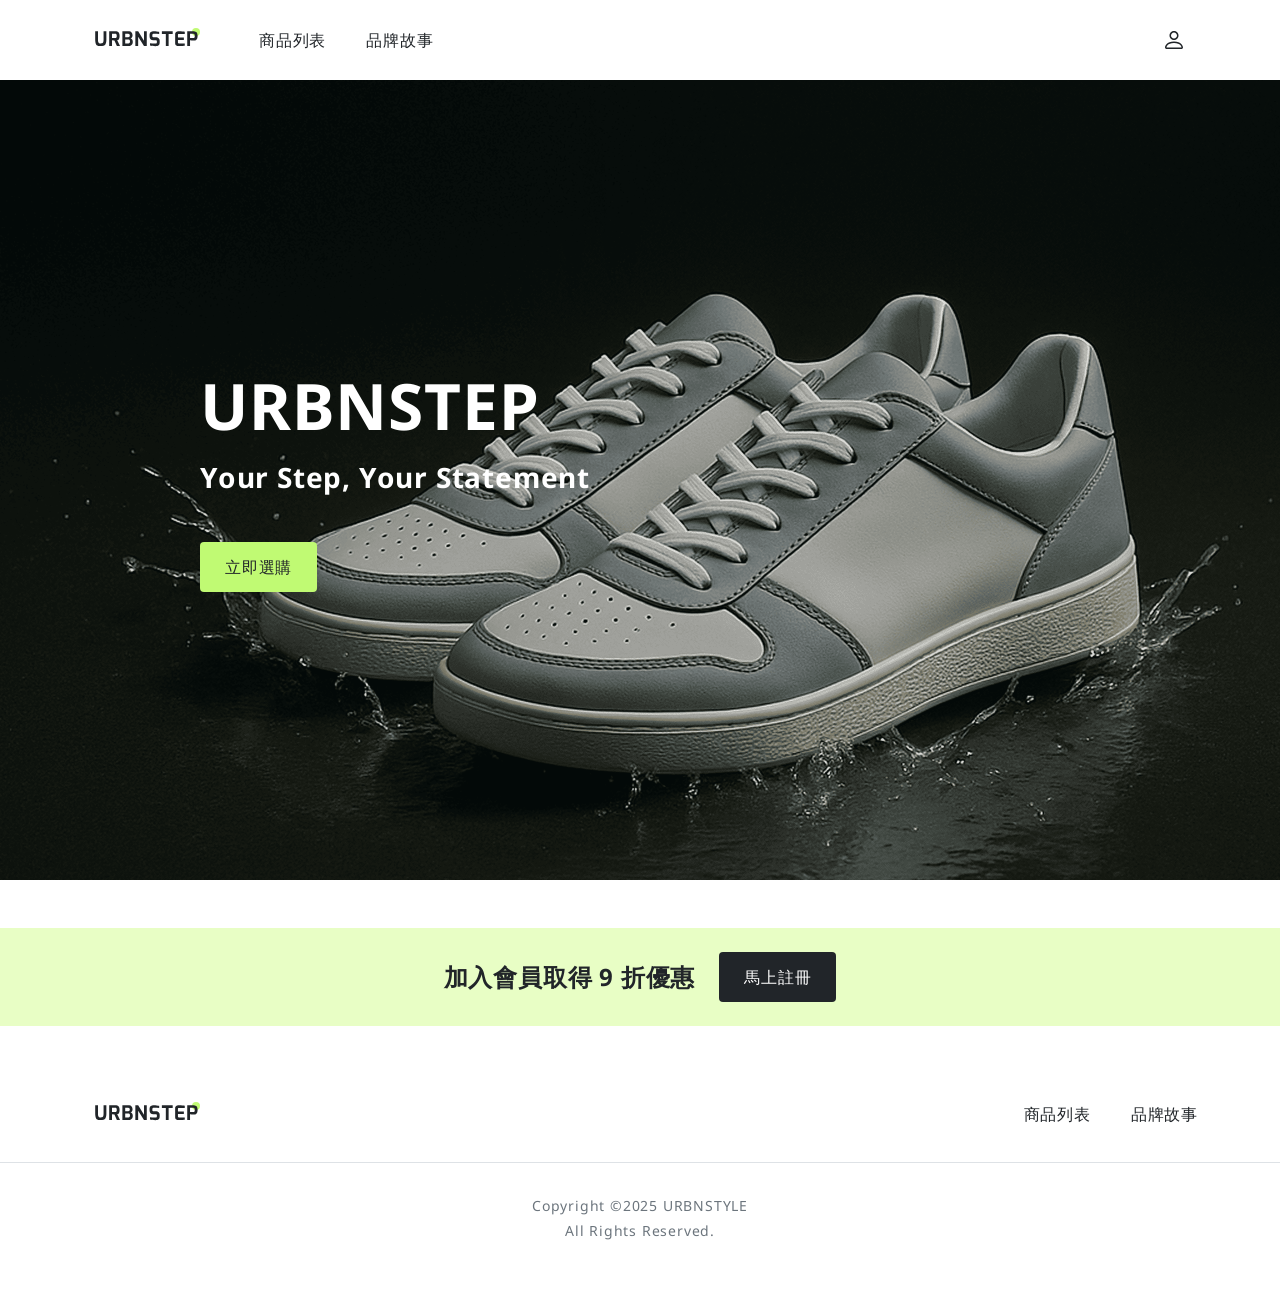
==== index.html @ 1e804b9e "feat:新增 foooter" ====
<!doctype html>
<html lang="en">
  <head>
    <meta charset="UTF-8" />
    <meta name="viewport" content="width=device-width, initial-scale=1.0" />
    <title>Nelson的部落格</title>
    <link rel="preconnect" href="https://fonts.googleapis.com" />
    <link rel="preconnect" href="https://fonts.gstatic.com" crossorigin />
    <!-- GoogleFont -->
    <link
      href="https://fonts.googleapis.com/css2?family=Noto+Sans:ital,wght@0,100..900;1,100..900&display=swap"
      rel="stylesheet"
    />
    <link
      rel="stylesheet"
      href="https://fonts.googleapis.com/css2?family=Material+Symbols+Outlined"
    />
    <!-- BS5 CDN -->
    <link
      rel="stylesheet"
      href="https://cdn.jsdelivr.net/npm/bootstrap-icons@1.13.1/font/bootstrap-icons.min.css"
    />
    <link
      href="https://cdn.jsdelivr.net/npm/bootstrap@5.3.8/dist/css/bootstrap.min.css"
      rel="stylesheet"
      integrity="sha384-sRIl4kxILFvY47J16cr9ZwB07vP4J8+LH7qKQnuqkuIAvNWLzeN8tE5YBujZqJLB"
      crossorigin="anonymous"
    />
    <link rel="stylesheet" href="./css/main.css" />
  </head>
  <body>
    <header>
      <!-- 選單、會員按鈕 -->
      <nav class="container d-flex justify-content-between py-3">
        <!-- 選單 -->
        <ul class="main-nav list-unstyled d-flex align-items-center">
          <li class="me-5">
            <a href="index.html">
              <h1>
                <img
                  src="./img/svg/logo/logo.svg"
                  alt="品牌標誌"
                  title="品牌標誌"
                />
              </h1>
            </a>
          </li>
          <li class="me-6">
            <a class="py-7 fw-medium" href="#">商品列表</a>
          </li>
          <li class="me-6">
            <a class="py-7 fw-medium" href="＃">品牌故事</a>
          </li>
        </ul>
        <!-- 會員按鈕 -->
        <a class="p-7" href="#">
          <img
            src="./img/svg/icon/person.svg"
            alt="會員標誌"
            title="會員標誌"
          />
        </a>
      </nav>
      <!-- hero -->
      <section>
        <div class="py-hero bg-hero d-flex align-items-center ps-8">
          <!-- 標題、標語、CTA -->
          <div>
            <!-- 標題、標語 -->
            <div class="mb-5">
              <!-- 標題 -->
              <div class="mb-3">
                <h2 class="neutral-0 display-1 fw-bold lh-1p2">URBNSTEP</h2>
              </div>
              <!-- 標語 -->
              <p class="neutral-0 fs-3 fw-bold lh-1p2">
                Your Step, Your Statement
              </p>
            </div>
            <!-- CTA -->
            <a class="btn btn-large btn-primary" href="#">立即選購</a>
          </div>
        </div>
      </section>
    </header>
    <footer>
      <section class="pt-5">
        <div
          class="py-4 d-flex justify-content-center align-items-center bg-primary-200"
        >
          <div class="me-4">
            <h2 class="fs-4 fw-bold lh-1p2">加入會員取得 9 折優惠</h2>
          </div>
          <a class="btn btn-large btn-neutral-filled" href="＃">馬上註冊</a>
        </div>
      </section>
      <section class="py-9">
        <nav class="container mb-4">
          <!-- 主選單 -->
          <ul
            class="list-unstyled d-flex justify-content-between align-items-center"
          >
            <li>
              <a href="index.html">
                <img
                  src="./img/svg/logo/logo.svg"
                  alt="品牌標誌"
                  title="品牌標誌"
                />
              </a>
            </li>
            <li>
              <ul class="list-unstyled footer-nav d-flex">
                <li class="me-6 py-7">
                  <a class="text-neutral-900 fw-medium" href="#">商品列表</a>
                </li>
                <li class="me-6 py-7">
                  <a class="text-neutral-900 fw-medium" href="#">品牌故事</a>
                </li>
              </ul>
            </li>
          </ul>
        </nav>
        <!-- 所有權 -->
        <div class="pt-10 text-center border-top border-neutral-300">
          <div class="mb-1">
            <p class="text-neutral-600 fs-7 fw-normal">
              Copyright ©2025 URBNSTYLE
            </p>
          </div>
          <p class="text-neutral-600 fs-7 fw-normal">All Rights Reserved.</p>
        </div>
      </section>
    </footer>
  </body>
</html>
---- css/main.css ----
@import "utilities.css";
@import "reset.css";
@import "variables.css";
@import "components.css";
@import "page.css";
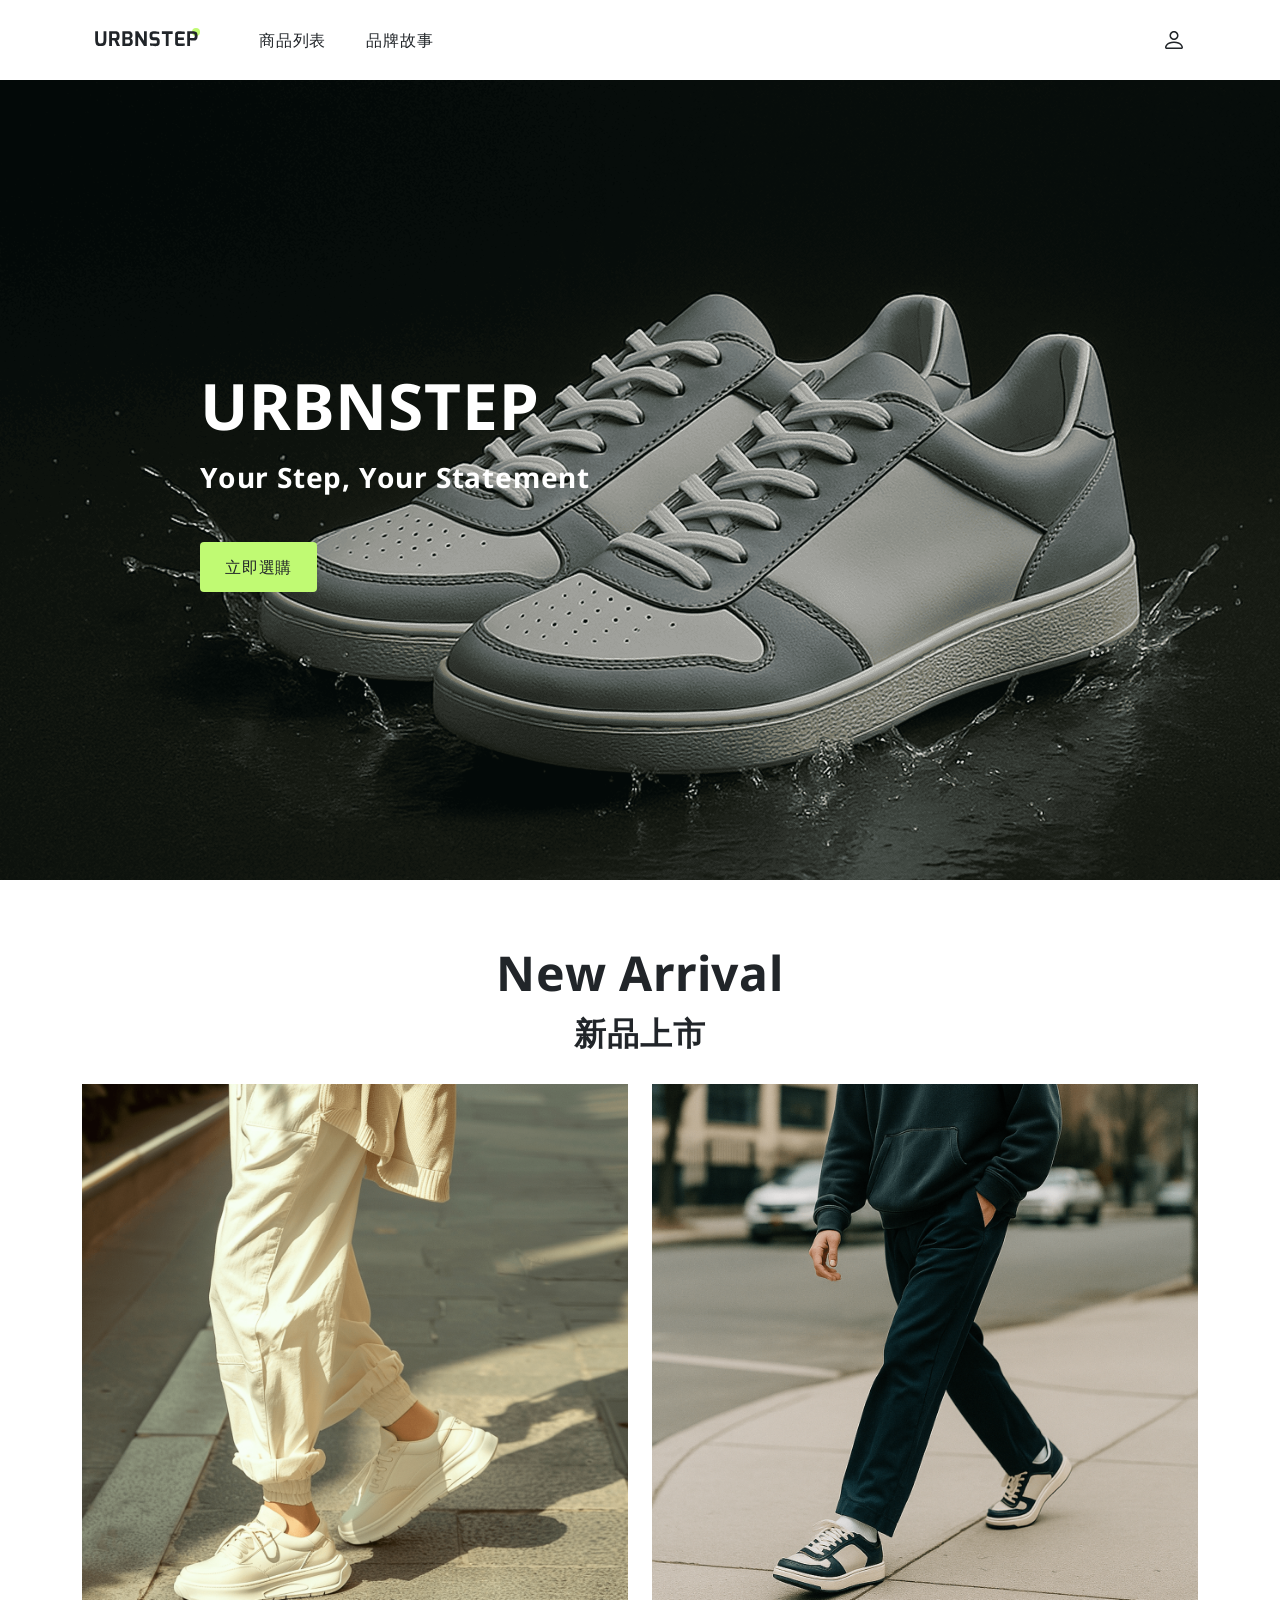
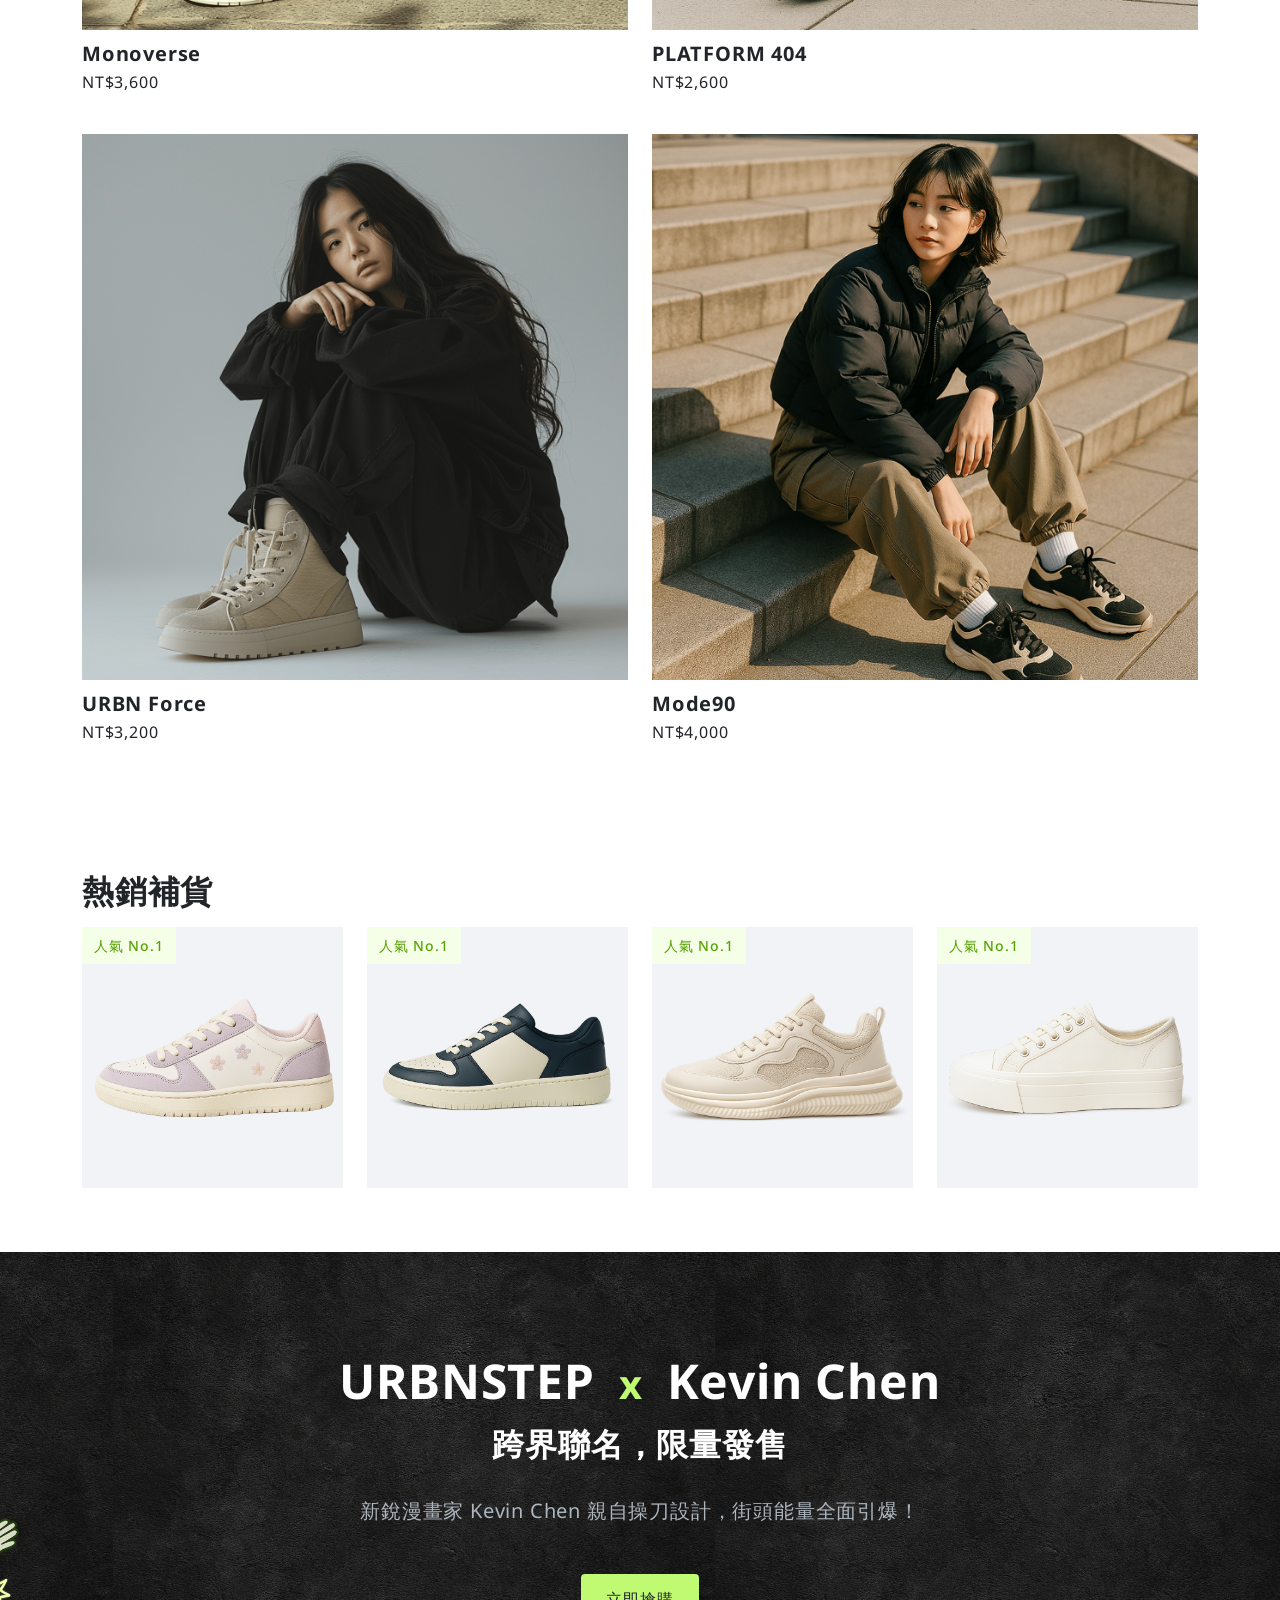
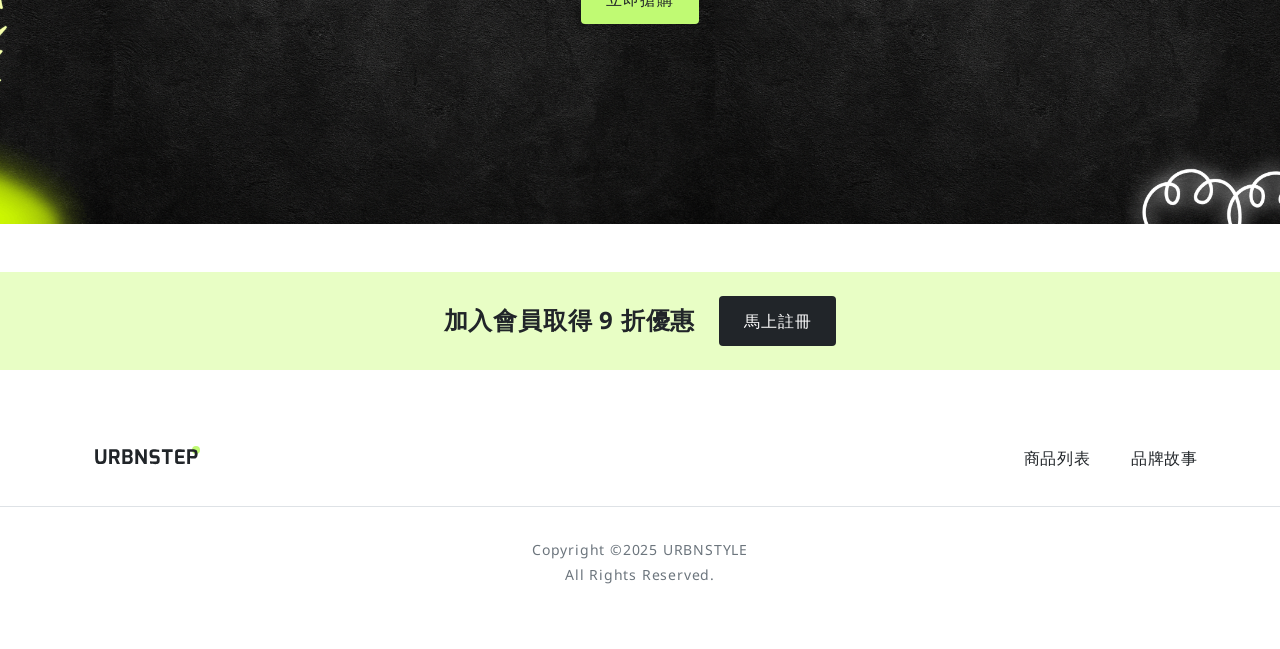
==== commit f1d23de3: "feat:新增 index.html 內容、footer、new arrivala、cobrand" ====
--- a/index.html
+++ b/index.html
@@ -29,6 +29,8 @@
     <link rel="stylesheet" href="./css/main.css" />
   </head>
   <body>
+    <!-- header -->
+    <!-- 選單、會員按鈕、hero -->
     <header>
       <!-- 選單、會員按鈕 -->
       <nav class="container d-flex justify-content-between py-3">
@@ -62,41 +64,215 @@
         </a>
       </nav>
       <!-- hero -->
-      <section>
-        <div class="py-hero bg-hero d-flex align-items-center ps-8">
+      <section class="py-hero bg-hero d-flex align-items-center ps-8">
+        <!-- 標題、標語、CTA -->
+        <div>
+          <!-- 標題、標語 -->
+          <div class="mb-5">
+            <!-- 標題 -->
+            <div class="mb-3">
+              <h2 class="neutral-0 display-1 fw-bold lh-1p2">URBNSTEP</h2>
+            </div>
+            <!-- 標語 -->
+            <p class="neutral-0 fs-3 fw-bold lh-1p2">
+              Your Step, Your Statement
+            </p>
+          </div>
+          <!-- CTA -->
+          <a class="btn btn-large btn-primary" href="#">立即選購</a>
+        </div>
+      </section>
+    </header>
+    <!-- main -->
+    <main>
+      <!-- 新品上市 -->
+      <section class="py-9">
+        <div class="container">
+          <!-- 標題 -->
+          <div class="mb-10 text-center">
+            <div class="mb-7">
+              <h2 class="display-2 text-neutral-900 fw-bold lh-1p2">
+                New Arrival
+              </h2>
+            </div>
+            <h2 class="fs-2 text-neutral-900 fw-bold lh-1p2">新品上市</h2>
+          </div>
+          <!-- 商品列表 -->
+          <ul class="row list-unstyled row-cols-2 new-arrival">
+            <li class="col mb-6">
+              <!-- 圖片 -->
+              <div class="mb-7">
+                <img
+                  src="./img/new-1.png"
+                  alt="新鞋子照片"
+                  title="新鞋子照片"
+                />
+              </div>
+              <!-- 商品名稱、價錢 -->
+              <div>
+                <div class="mb-1">
+                  <h3 class="fs-5 text-neutral-900 fw-bold lh-1p2">
+                    Monoverse
+                  </h3>
+                </div>
+
+                <p class="fw-normal text-neutral-900">NT$3,600</p>
+              </div>
+            </li>
+            <li class="col mb-6">
+              <!-- 圖片 -->
+              <div class="mb-7">
+                <img
+                  src="./img/new-2.png"
+                  alt="新鞋子照片"
+                  title="新鞋子照片"
+                />
+              </div>
+              <!-- 商品名稱、價錢 -->
+              <div>
+                <div class="mb-1">
+                  <h3 class="fs-5 text-neutral-900 fw-bold lh-1p2">
+                    PLATFORM 404
+                  </h3>
+                </div>
+                <p class="fw-normal text-neutral-900">NT$2,600</p>
+              </div>
+            </li>
+            </li>
+            <li class="col mb-6">
+              <!-- 圖片 -->
+              <div class="mb-7">
+                <img
+                  src="./img/new-3.png"
+                  alt="新鞋子照片"
+                  title="新鞋子照片"
+                />
+              </div>
+              <!-- 商品名稱、價錢 -->
+              <div>
+                <div class="mb-1">
+                  <h3 class="fs-5 text-neutral-900 fw-bold lh-1p2">
+                    URBN Force
+                  </h3>
+                </div>
+
+                <p class="fw-normal text-neutral-900">NT$3,200</p>
+              </div>
+            </li>
+            <li class="col mb-6">
+              <!-- 圖片 -->
+              <div class="mb-7">
+                <img
+                  src="./img/new-4.png"
+                  alt="新鞋子照片"
+                  title="新鞋子照片"
+                />
+              </div>
+              <!-- 商品名稱、價錢 -->
+              <div>
+                <div class="mb-1">
+                  <h3 class="fs-5 text-neutral-900 fw-bold lh-1p2">
+                    Mode90
+                  </h3>
+                </div>
+
+                <p class="fw-normal text-neutral-900">NT$4,000</p>
+              </div>
+            </li>
+          </ul>
+        </div>
+      </section>
+      <!-- 熱銷補貨 -->
+      <section class="py-9">
+        <div class="container">
+          <div>
+            <div class="mb-3">
+              <h2 class="fs-2 text-neutral-900 fw-bold lh-1p2">熱銷補貨
+            </h2>
+            </div>
+            <ul class="row list-unstyled row-cols-4">
+              <li class="col">
+                <div class="position-relative">
+                  <img src="./img/product-3.png" alt="鞋子圖片" title="鞋子圖片">
+                  <span class="bg-primary-100 py-2 px-7 text-primary-400 fs-7 fw-medium position-absolute top-0">
+                    人氣 No.1
+                  </span>
+                </div>
+              </li>
+              <li class="col">
+                <div class="position-relative">
+                  <img src="./img/product.png" alt="鞋子圖片" title="鞋子圖片">
+                  <span class="bg-primary-100 py-2 px-7 text-primary-400 fs-7 fw-medium position-absolute top-0">
+                    人氣 No.1
+                  </span>
+                </div>
+              </li>
+              <li class="col">
+                <div class="position-relative">
+                  <img src="./img/product-6.png" alt="鞋子圖片" title="鞋子圖片">
+                  <span class="bg-primary-100 py-2 px-7 text-primary-400 fs-7 fw-medium position-absolute top-0">
+                    人氣 No.1
+                  </span>
+                </div>
+              </li>
+              <li class="col">
+                <div class="position-relative">
+                  <img src="./img/product-4.png" alt="鞋子圖片" title="鞋子圖片">
+                  <span class="bg-primary-100 py-2 px-7 text-primary-400 fs-7 fw-medium position-absolute top-0">
+                    人氣 No.1
+                  </span>
+                </div>
+              </li>
+            </ul>
+          </div>
+        </div>
+      </section>
+      <!-- 跨界聯名 -->
+      <section class="pt-11 pb-8 bg-cross">
+        <div>
           <!-- 標題、標語、CTA -->
-          <div>
-            <!-- 標題、標語 -->
+          <div class="text-center ">
+            <!-- 標題 -->
+            <div class="mb-10">
+              <div class="mb-3">
+              <h2 class="neutral-0 display-2 fw-bold lh-1p2">URBNSTEP<span class="px-4 fs-1 text-primary-300  fw-bold lh-1p2">x</span>Kevin Chen
+              </h2>
+              </div>
+              <h3 class="neutral-0 fs-2 fw-bold -lh-1p2">跨界聯名，限量發售</h3>
+            </div>
+            <!-- 標語 -->
             <div class="mb-5">
-              <!-- 標題 -->
-              <div class="mb-3">
-                <h2 class="neutral-0 display-1 fw-bold lh-1p2">URBNSTEP</h2>
-              </div>
-              <!-- 標語 -->
-              <p class="neutral-0 fs-3 fw-bold lh-1p2">
-                Your Step, Your Statement
+              <p class="fs-5 text-neutral-500 fw-normal">
+                新銳漫畫家 Kevin Chen 親自操刀設計，街頭能量全面引爆！
               </p>
             </div>
             <!-- CTA -->
-            <a class="btn btn-large btn-primary" href="#">立即選購</a>
-          </div>
-        </div>
-      </section>
-    </header>
+            <a class="btn btn-large btn-primary" href="#">立即搶購</a>
+          </div>
+          <!-- 分頁符號 -->
+        </div>
+      </section>
+    </main>
+    <!-- footer -->
+    <!-- 優惠資訊、CTA、主選單、所有權 -->
     <footer>
+      <!-- 優惠資訊、CTA -->
       <section class="pt-5">
         <div
           class="py-4 d-flex justify-content-center align-items-center bg-primary-200"
         >
+          <!-- 優惠資訊 -->
           <div class="me-4">
             <h2 class="fs-4 fw-bold lh-1p2">加入會員取得 9 折優惠</h2>
           </div>
+          <!-- CTA -->
           <a class="btn btn-large btn-neutral-filled" href="＃">馬上註冊</a>
         </div>
       </section>
+      <!-- 主選單、所有權 -->
       <section class="py-9">
+        <!-- 主選單 -->
         <nav class="container mb-4">
-          <!-- 主選單 -->
           <ul
             class="list-unstyled d-flex justify-content-between align-items-center"
           >
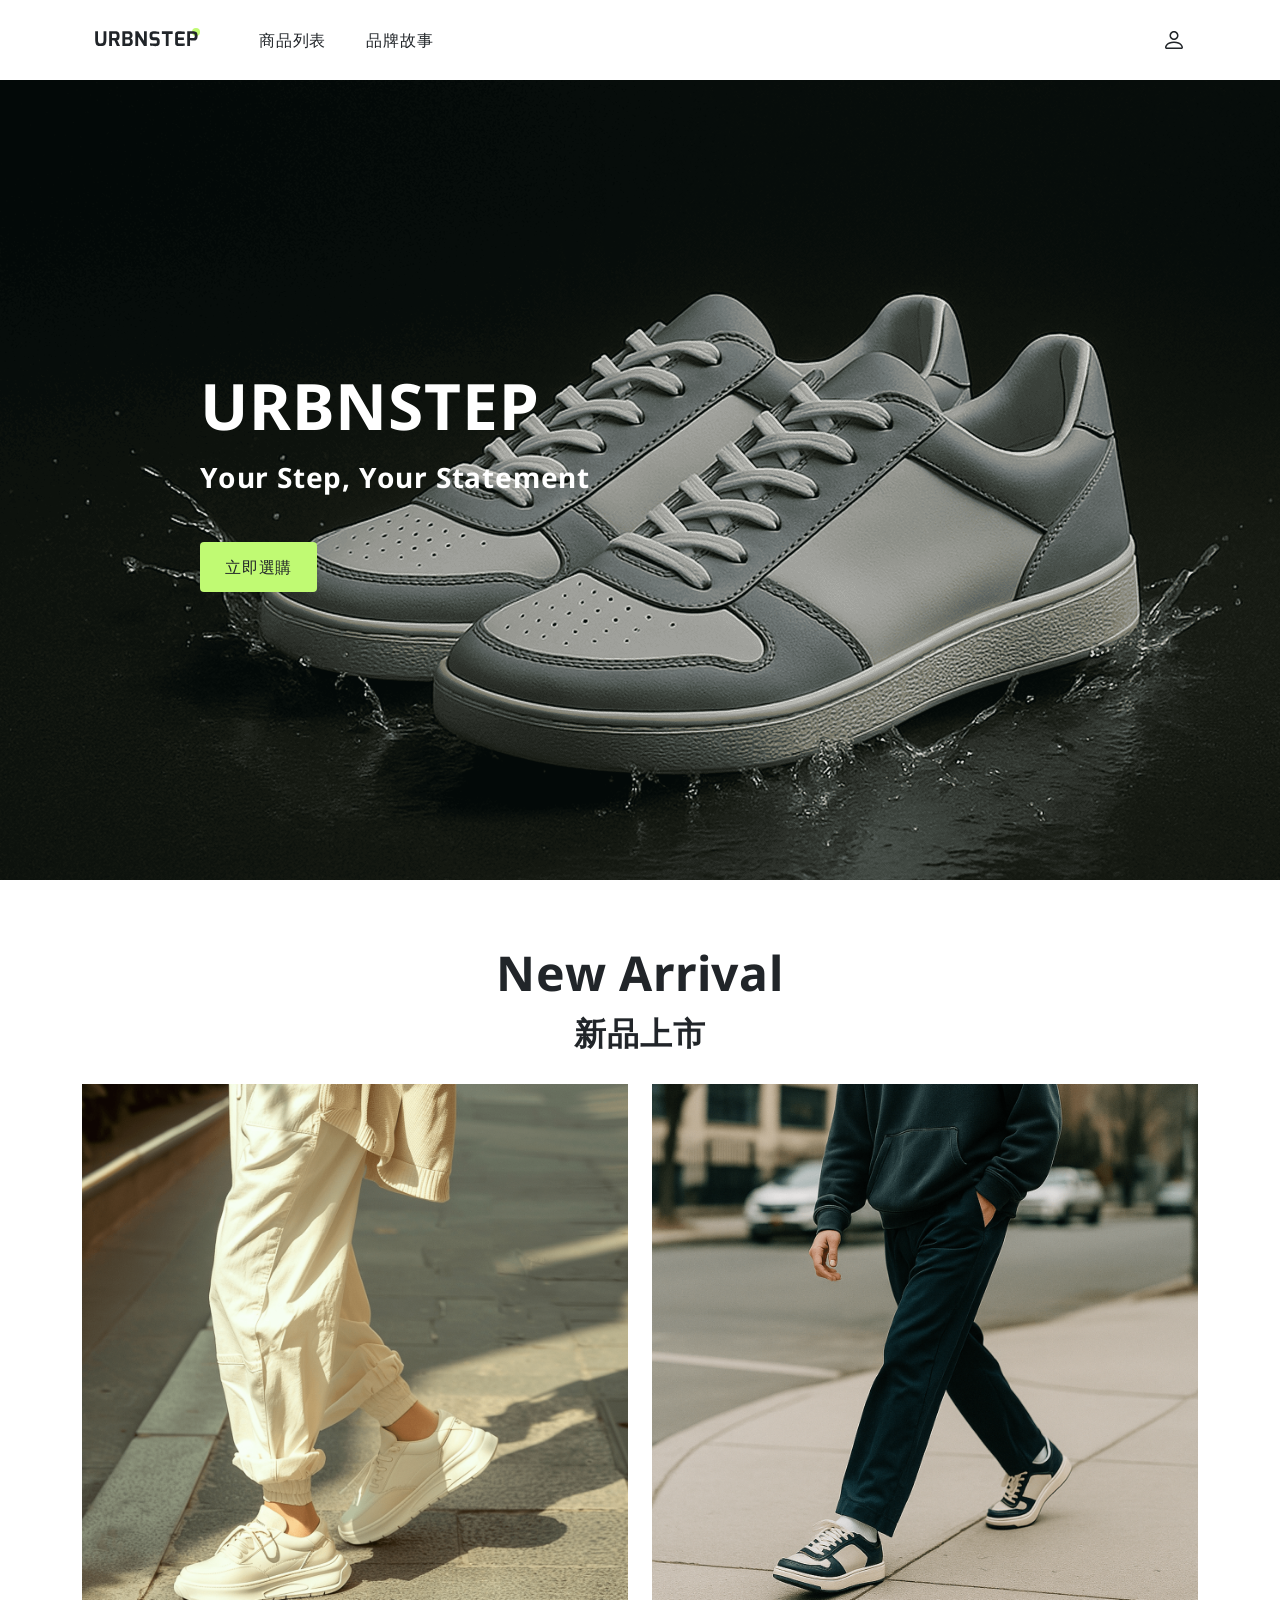
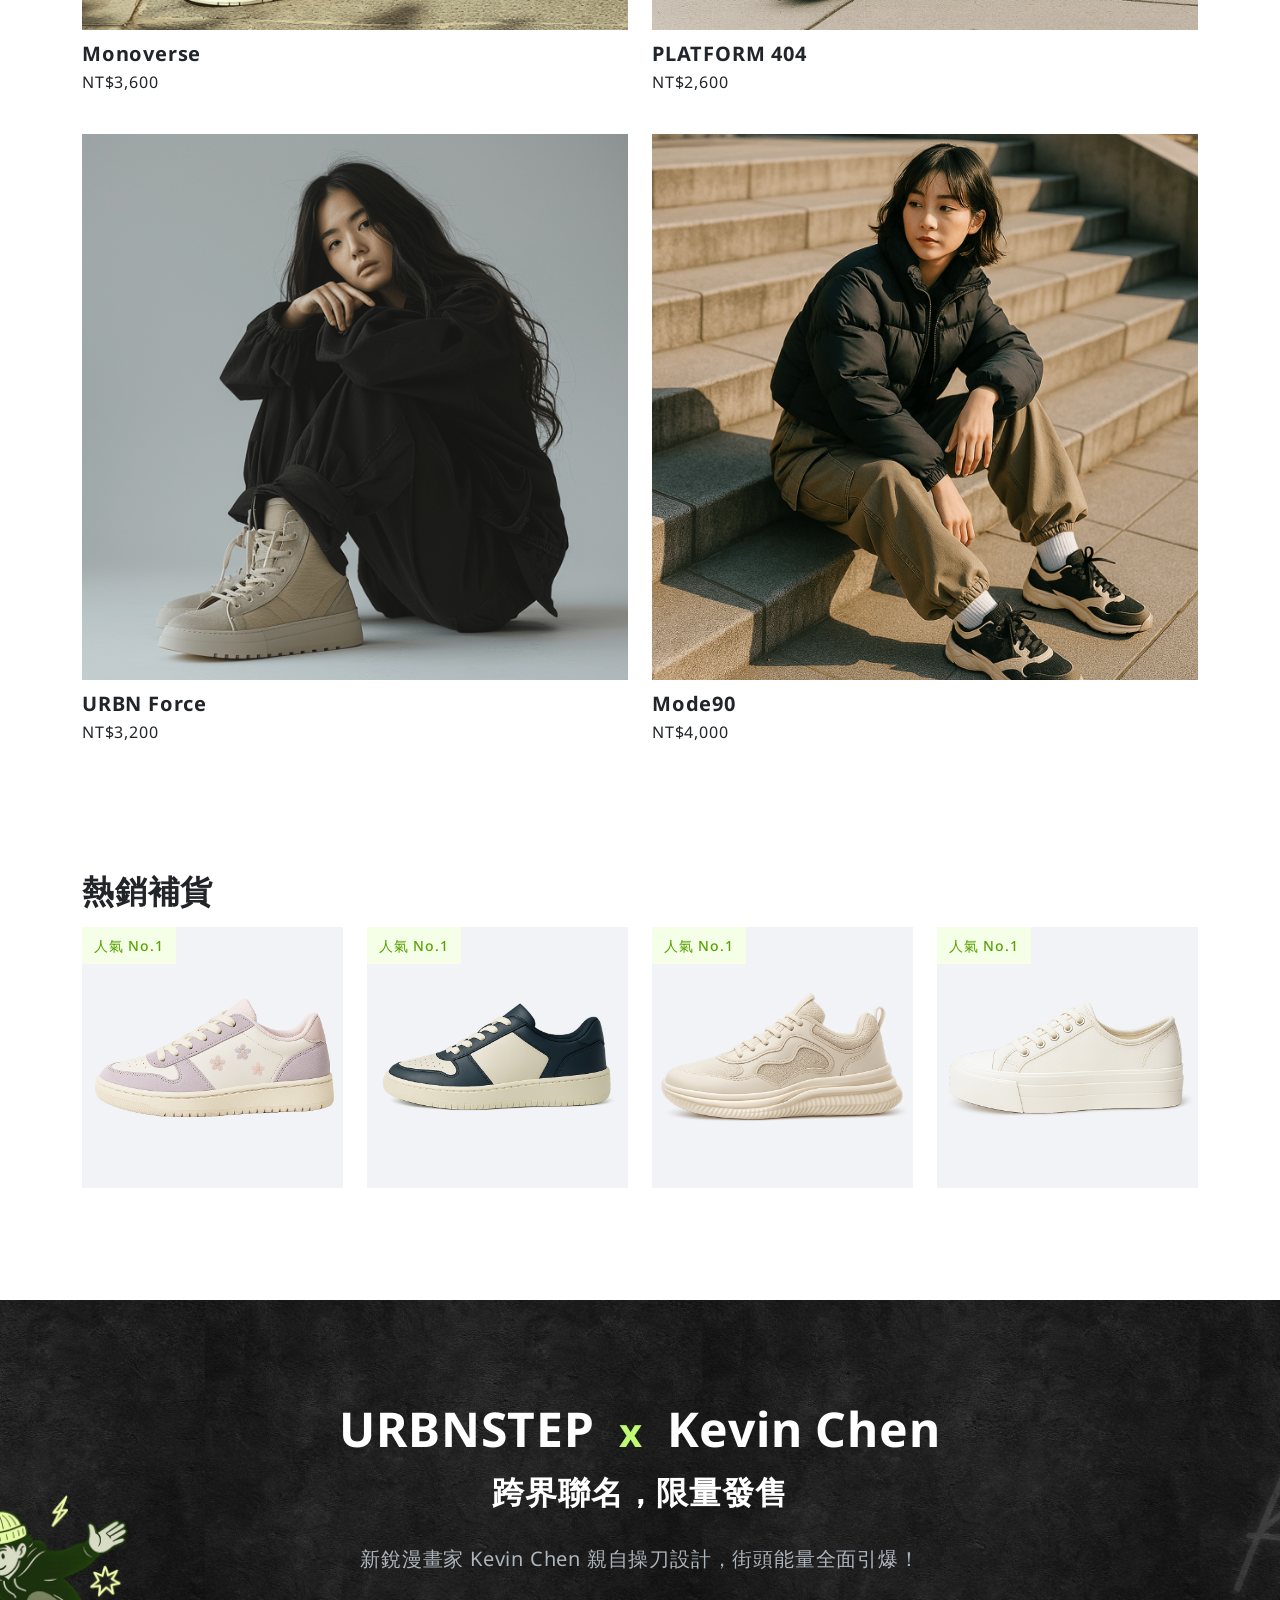
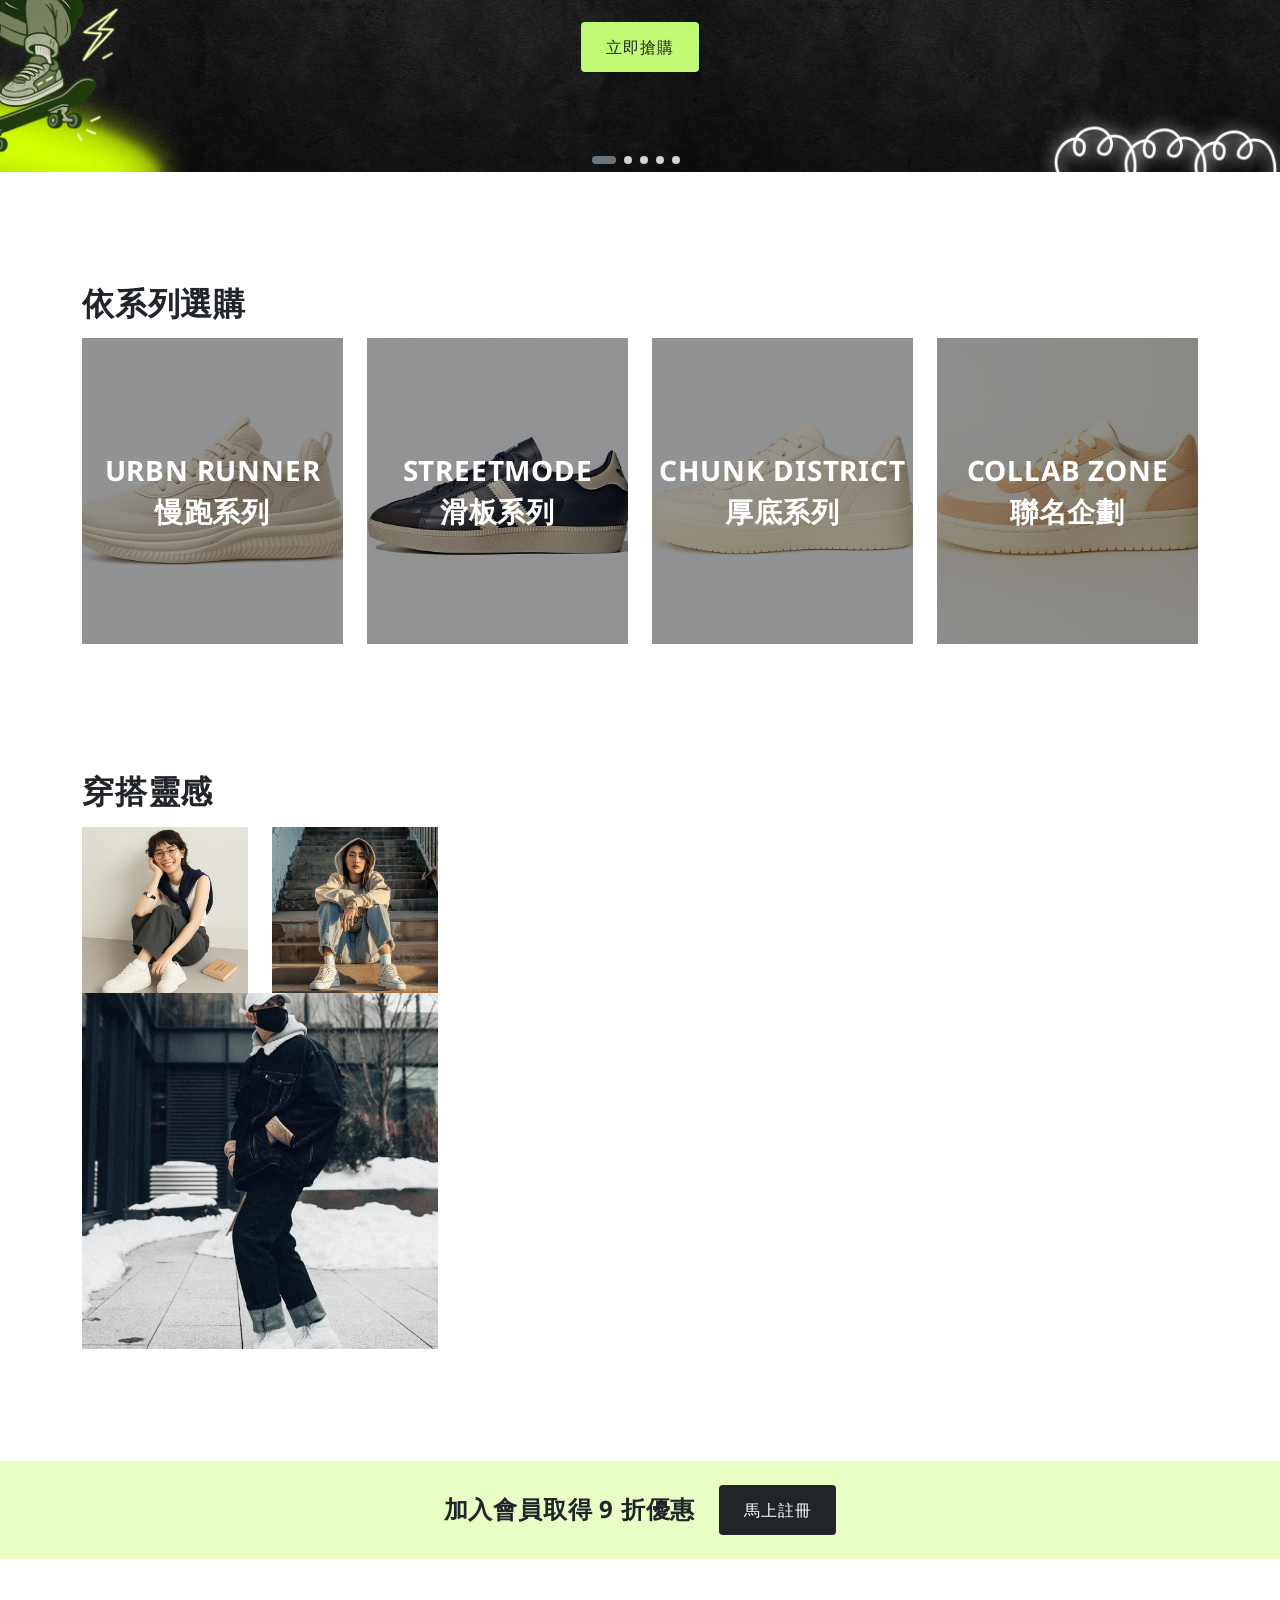
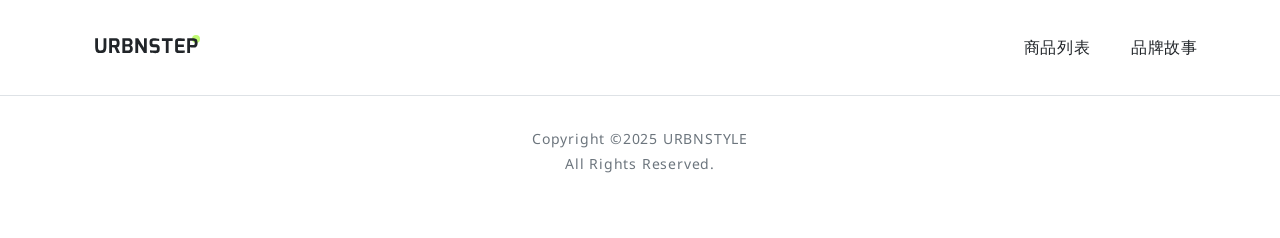
==== commit a9647760: "feat:新增 html.indx 內容、cobrand、series、inspire" ====
--- a/index.html
+++ b/index.html
@@ -228,10 +228,10 @@
         </div>
       </section>
       <!-- 跨界聯名 -->
-      <section class="pt-11 pb-8 bg-cross">
-        <div>
+      <section class="py-5">
+        <div class="pt-11 pb-2 bg-cross">
           <!-- 標題、標語、CTA -->
-          <div class="text-center ">
+          <div class="text-center mb-12">
             <!-- 標題 -->
             <div class="mb-10">
               <div class="mb-3">
@@ -250,6 +250,126 @@
             <a class="btn btn-large btn-primary" href="#">立即搶購</a>
           </div>
           <!-- 分頁符號 -->
+          <ul class="list-unstyled d-flex justify-content-center">
+            <li class="me-2">
+              <a class="py-1 px-7 bg-neutral-600 rounded-pill" href="#"></a>
+            </li>
+            <li class="me-2">
+              <a class="p-1  bg-neutral-400 rounded-pill" href="#"></a>
+            </li>
+            <li class="me-2">
+              <a class="p-1  bg-neutral-400 rounded-pill" href="#"></a>
+            </li>
+            <li class="me-2">
+              <a class="p-1  bg-neutral-400 rounded-pill" href="#"></a>
+            </li>
+            <li class="me-2">
+              <a class="p-1  bg-neutral-400 rounded-pill" href="#"></a>
+            </li>
+  
+          </ul>
+        </div>
+      </section>
+      <!-- 依系列選購 -->
+      <section class="py-9">
+        <div class="container">
+          <div>
+            <!-- 標題 -->
+            <div class="mb-3">
+              <h2 class="fs-2 text-neutral-900 fw-bold lh-1p2">依系列選購
+            </h2>
+            </div>
+            <!-- 商品列表 -->
+            <ul class="row list-unstyled row-cols-4">
+              <li class="col">
+                <a class="bg-shoes-series-6 py-13 neutral-0 position-relative d-flex 
+                justify-content-center align-items-center
+                flex-column"  href="#">
+                <div class="position-absolute text-center">
+                  <p class="fs-3 fw-bold lh-1p2 mb-2">
+                      URBN RUNNER
+                  </p>
+                  <p class="fs-3 fw-bold lh-1p2">
+                    慢跑系列
+                  </p>
+                </div>
+                </a>
+              </li>
+              <li class="col">
+                <a class="bg-shoes-series-11 py-13 neutral-0 position-relative d-flex 
+                justify-content-center align-items-center
+                flex-column"  href="#">
+                <div class="position-absolute text-center">
+                  <p class="fs-3 fw-bold lh-1p2 mb-2">
+                      STREETMODE
+                  </p>
+                  <p class="fs-3 fw-bold lh-1p2">
+                    滑板系列
+                  </p>
+                </div>
+                </a>
+              </li>
+              <li class="col">
+                <a class="bg-shoes-series-9 py-13 neutral-0 position-relative d-flex 
+                justify-content-center align-items-center
+                flex-column"  href="#">
+                <div class="position-absolute text-center">
+                  <p class="fs-3 fw-bold lh-1p2 mb-2">
+                      CHUNK DISTRICT
+                  </p>
+                  <p class="fs-3 fw-bold lh-1p2">
+                    厚底系列
+                  </p>
+                </div>
+                </a>
+              </li>
+              <li class="col">
+                <a class="bg-shoes-series-10 py-13 neutral-0 position-relative d-flex 
+                justify-content-center align-items-center
+                flex-column"  href="#">
+                <div class="position-absolute text-center">
+                  <p class="fs-3 fw-bold lh-1p2 mb-2">
+                      COLLAB ZONE
+                  </p>
+                  <p class="fs-3 fw-bold lh-1p2">
+                    聯名企劃
+                  </p>
+                </div>
+                </a>
+              </li>
+            </ul>
+          </div>
+        </div>
+      </section>
+      <!-- 穿搭靈感 -->
+      <section class="py-9">
+        <div class="container">
+            <!-- 標題 -->
+            <div class="mb-3">
+              <h2 class="fs-2 text-neutral-900 fw-bold lh-1p2">穿搭靈感
+            </h2>
+            </div>
+            <ul class="list-unstyled row row-cols-3 ">
+              <!-- 第一欄 -->
+              <li class="col">
+                <div class="d-flex flex-column">
+                  <ul class="list-unstyled row row-cols-2">
+                    <li class="col" href="#">
+                      <img src="./img/inspiration-1.png" alt="">
+                    </li>
+                    <li class="col" href="#">
+                      <img src="./img/inspiration-2.png" alt="">
+                    </li>
+                  </ul>
+                  <a href="#">
+                    <img src="./img/inspiration-3.png" alt="">
+                  </a>
+                </div>
+              </li>
+              <!-- 第二欄 -->
+              
+              <!-- 第三欄 -->
+            </ul>
         </div>
       </section>
     </main>
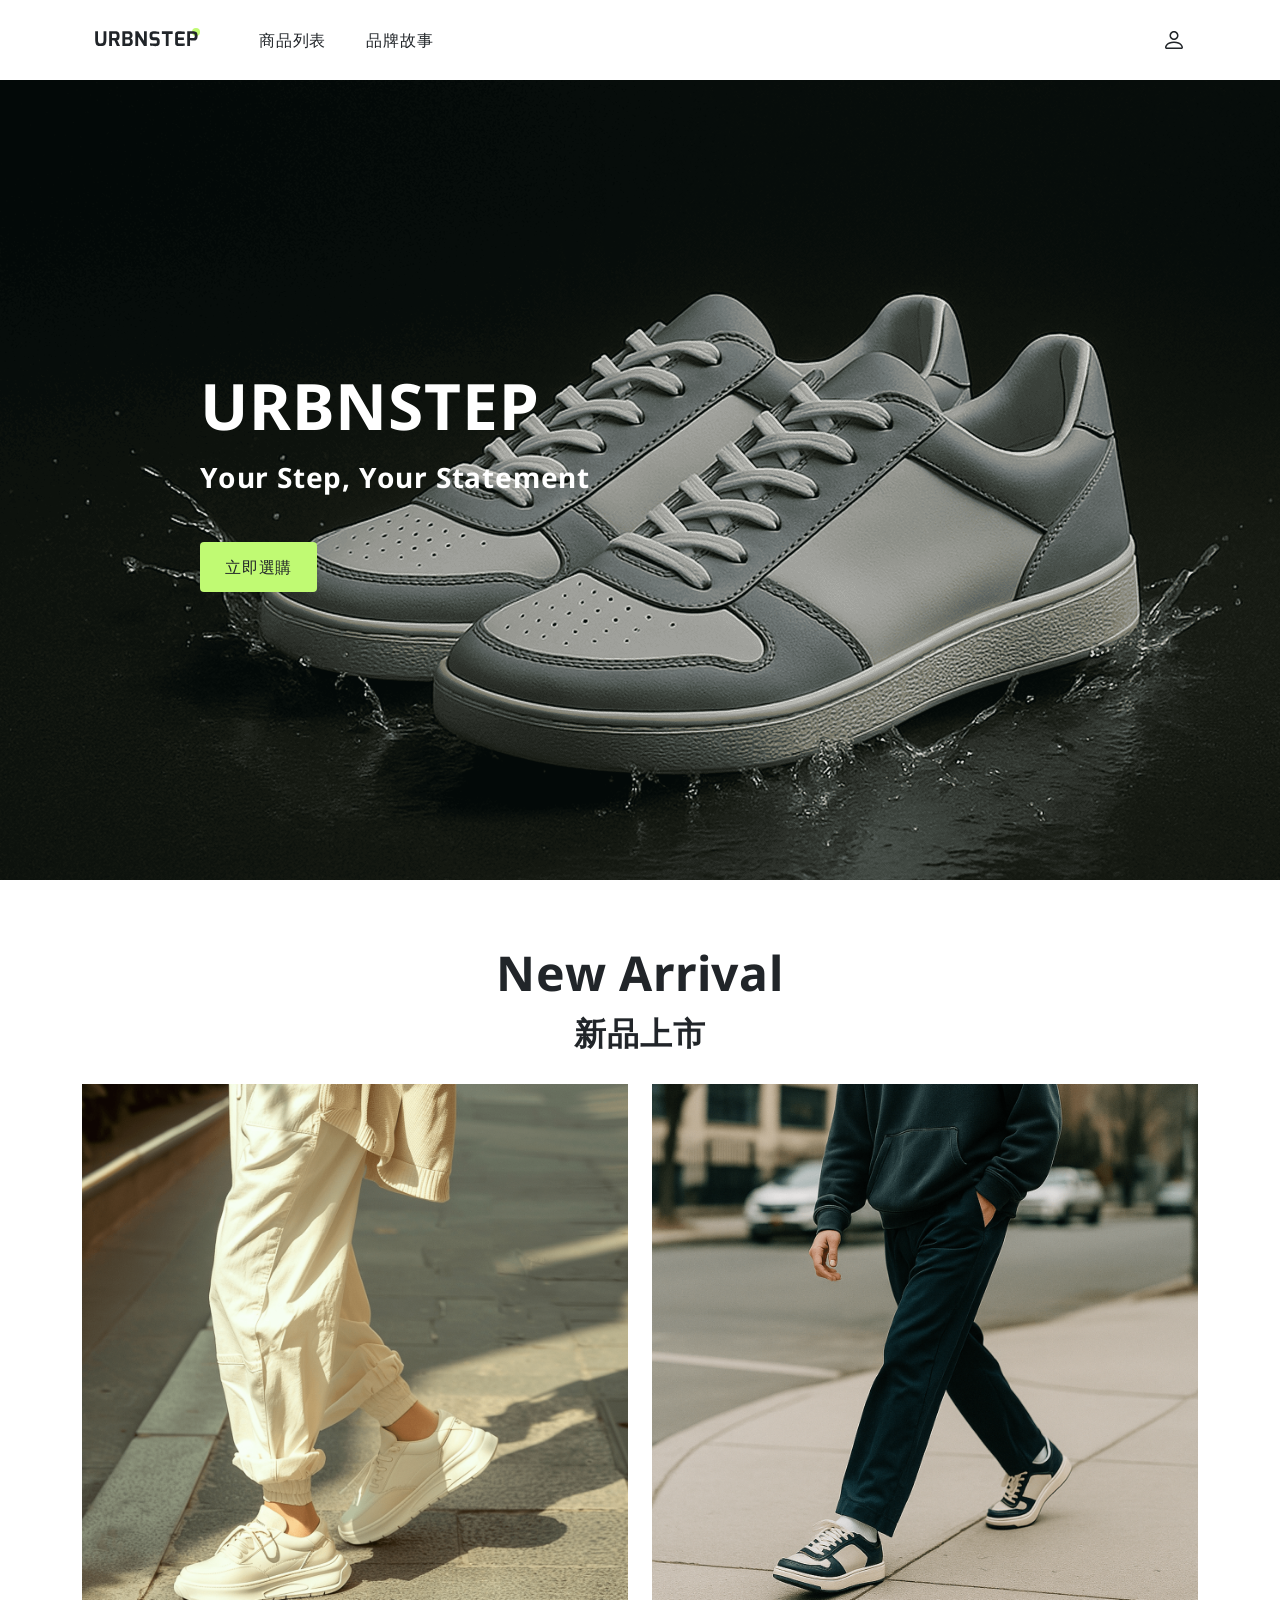
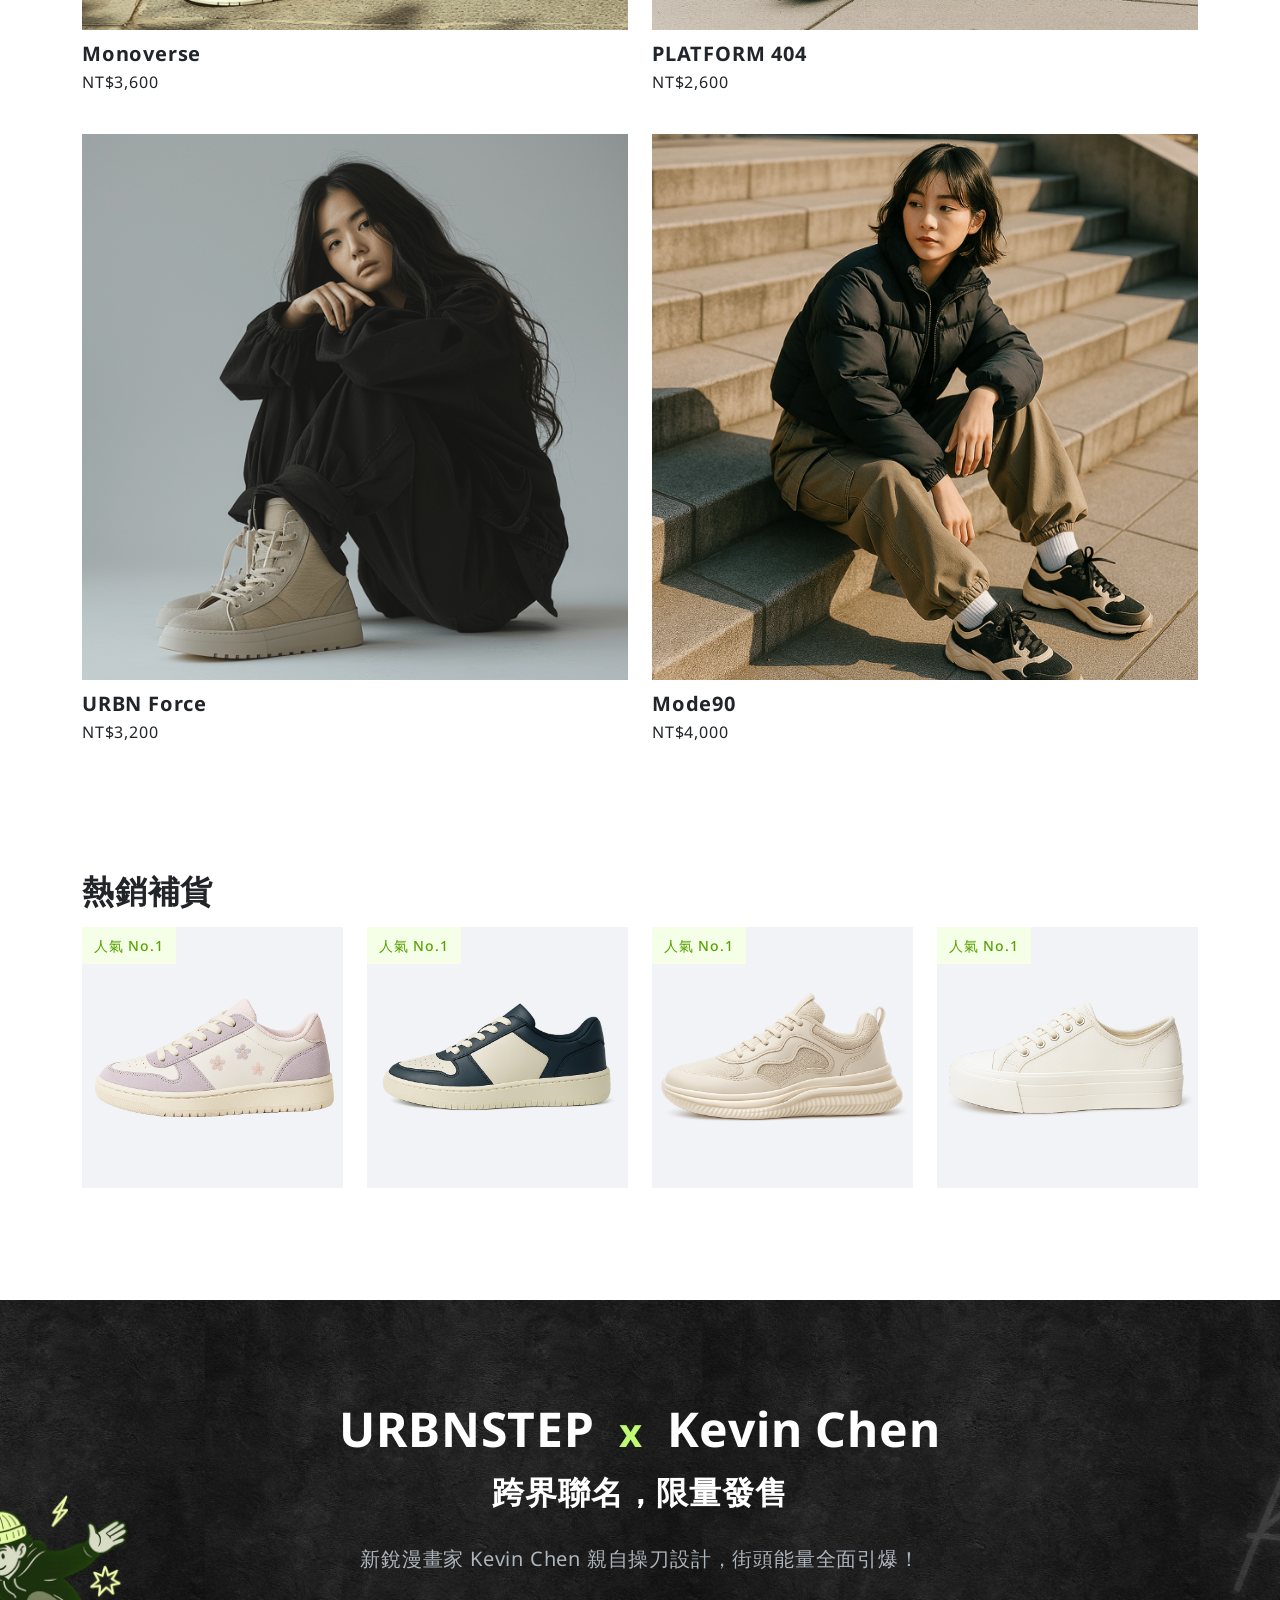
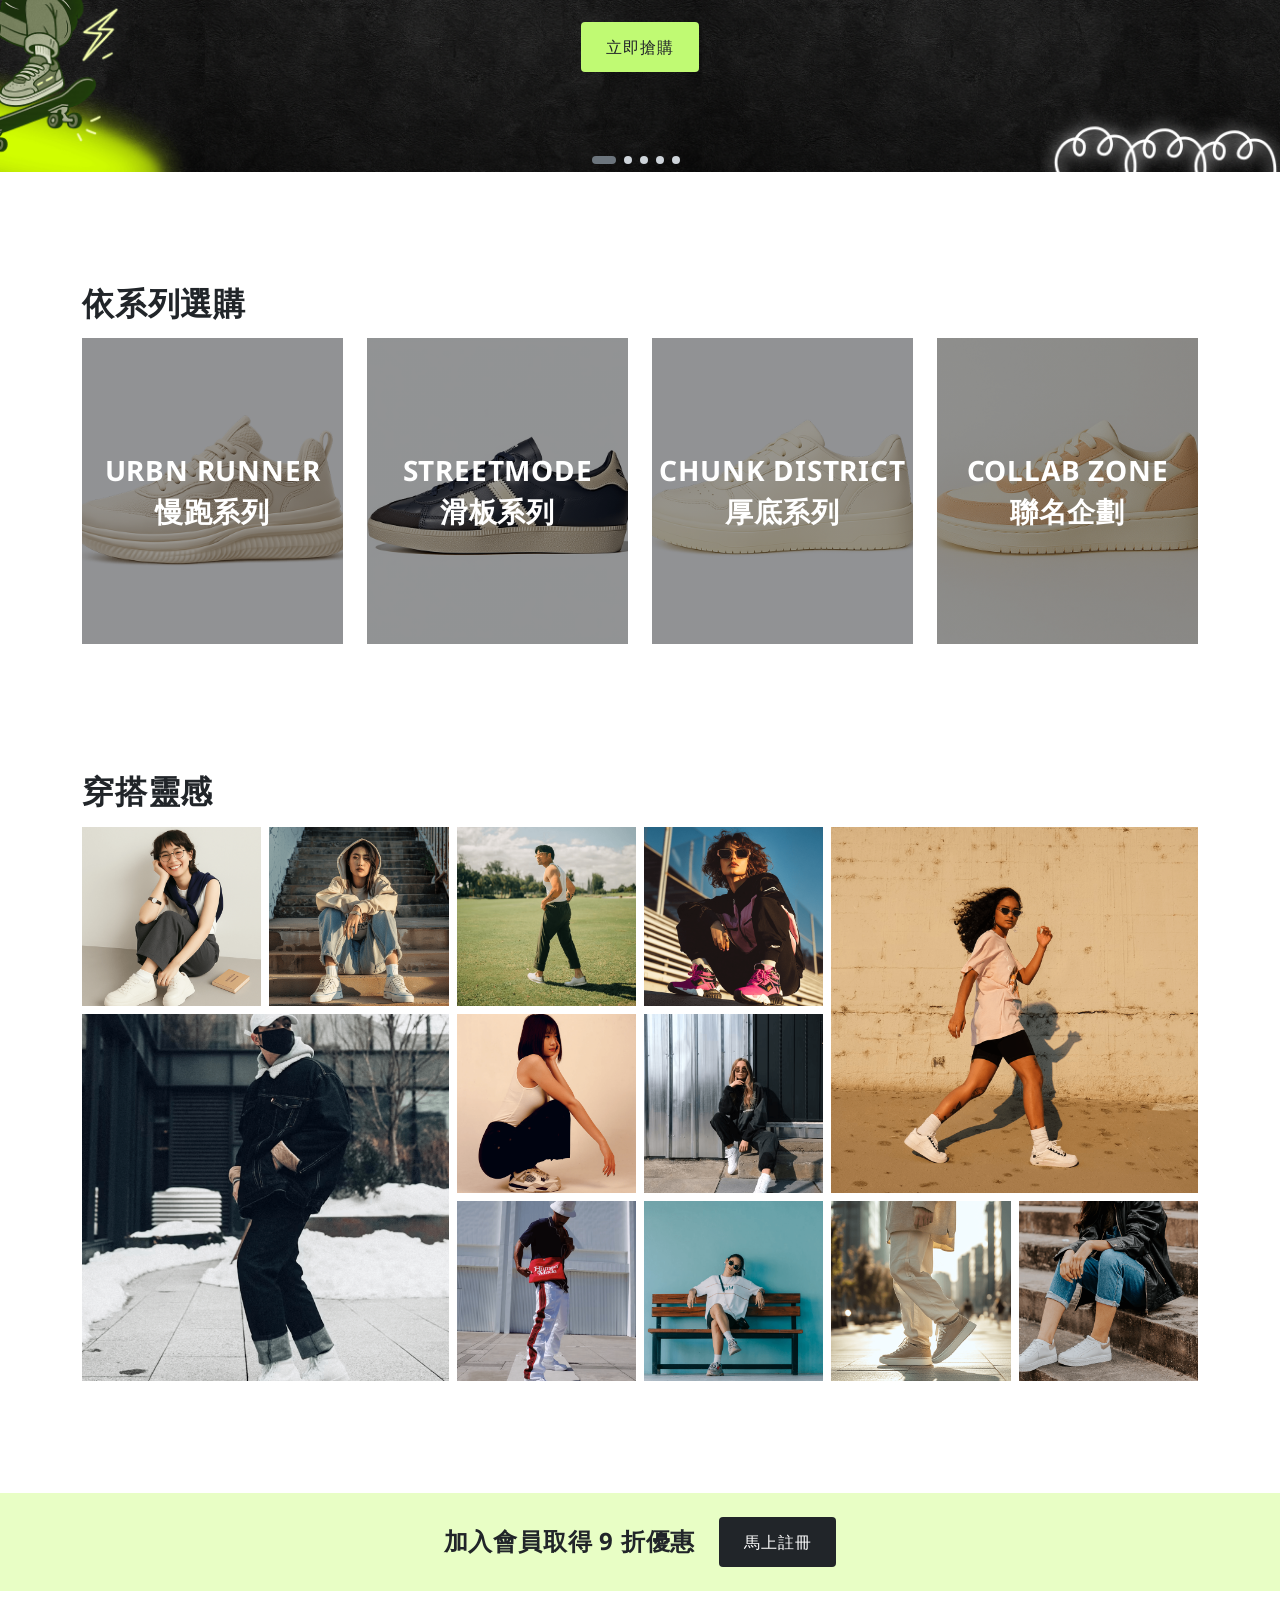
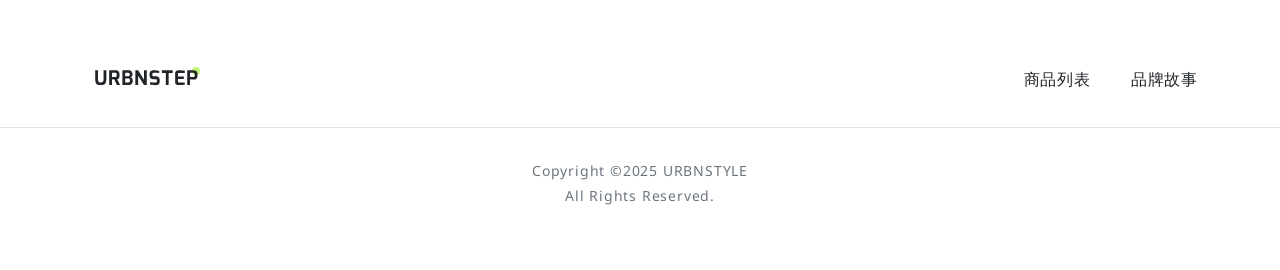
==== commit 47a54394: "feat:新增index.html 內容、series、inspire" ====
--- a/index.html
+++ b/index.html
@@ -349,26 +349,79 @@
               <h2 class="fs-2 text-neutral-900 fw-bold lh-1p2">穿搭靈感
             </h2>
             </div>
-            <ul class="list-unstyled row row-cols-3 ">
+            <!-- 穿搭照片  -->
+            <ul class="list-unstyled row row-cols-3 mx-n-1">
               <!-- 第一欄 -->
-              <li class="col">
-                <div class="d-flex flex-column">
-                  <ul class="list-unstyled row row-cols-2">
-                    <li class="col" href="#">
-                      <img src="./img/inspiration-1.png" alt="">
-                    </li>
-                    <li class="col" href="#">
-                      <img src="./img/inspiration-2.png" alt="">
+              <li class="col px-1">
+                <div class="d-flex flex-column gap-2">
+                  <ul class="list-unstyled d-flex gap-2">
+                    <li>
+                      <a href="#">
+                        <img src="./img/inspiration-1.png" alt="">
+                      </a>
+                    </li>
+                    <li>
+                      <a href="#">
+                        <img src="./img/inspiration-2.png" alt="">
+                      </a>
                     </li>
                   </ul>
-                  <a href="#">
+                  <a class="flex-grow" href="#">
                     <img src="./img/inspiration-3.png" alt="">
                   </a>
                 </div>
               </li>
               <!-- 第二欄 -->
-              
+              <li class="col px-1">
+                  <ul class="list-unstyled d-flex flex-column gap-2">
+                    <li class="d-flex gap-2">
+                      <a href="#">
+                        <img src="./img/inspiration-4.png" alt="">
+                      </a>
+                       <a href="#">
+                        <img src="./img/inspiration-5.png" alt="">
+                      </a>
+                    </li>
+                    <li class="d-flex gap-2">
+                      <a href="#">
+                        <img src="./img/inspiration-6.png" alt="">
+                      </a>
+                                            <a href="#">
+                        <img src="./img/inspiration-7.png" alt="">
+                      </a>
+                    </li>
+                    <li class="d-flex gap-2">
+                      <a href="#">
+                        <img src="./img/inspiration-8.png" alt="">
+                      </a>              <a href="#">
+                        <img src="./img/inspiration-9.png" alt="">
+                      </a>
+                    </li>
+
+                  </ul>
+              </li>
               <!-- 第三欄 -->
+              <li class="col px-1 ">
+                <div class="d-flex flex-column gap-2">
+
+                  <a class="flex-grow" href="#">
+                    <img src="./img/inspiration-10.png" alt="">
+                  </a>
+                  <ul class="list-unstyled d-flex gap-2">
+                    <li  href="#">
+                      <a href="#">
+                        <img src="./img/inspiration-11.png" alt="">
+                      </a>
+                    </li>
+                    <li  href="#">
+                      <a href="#">
+                        <img src="./img/inspiration-12.png" alt="">
+                      </a>
+                    </li>
+                  </ul>
+                </div>
+              </li>
+      
             </ul>
         </div>
       </section>
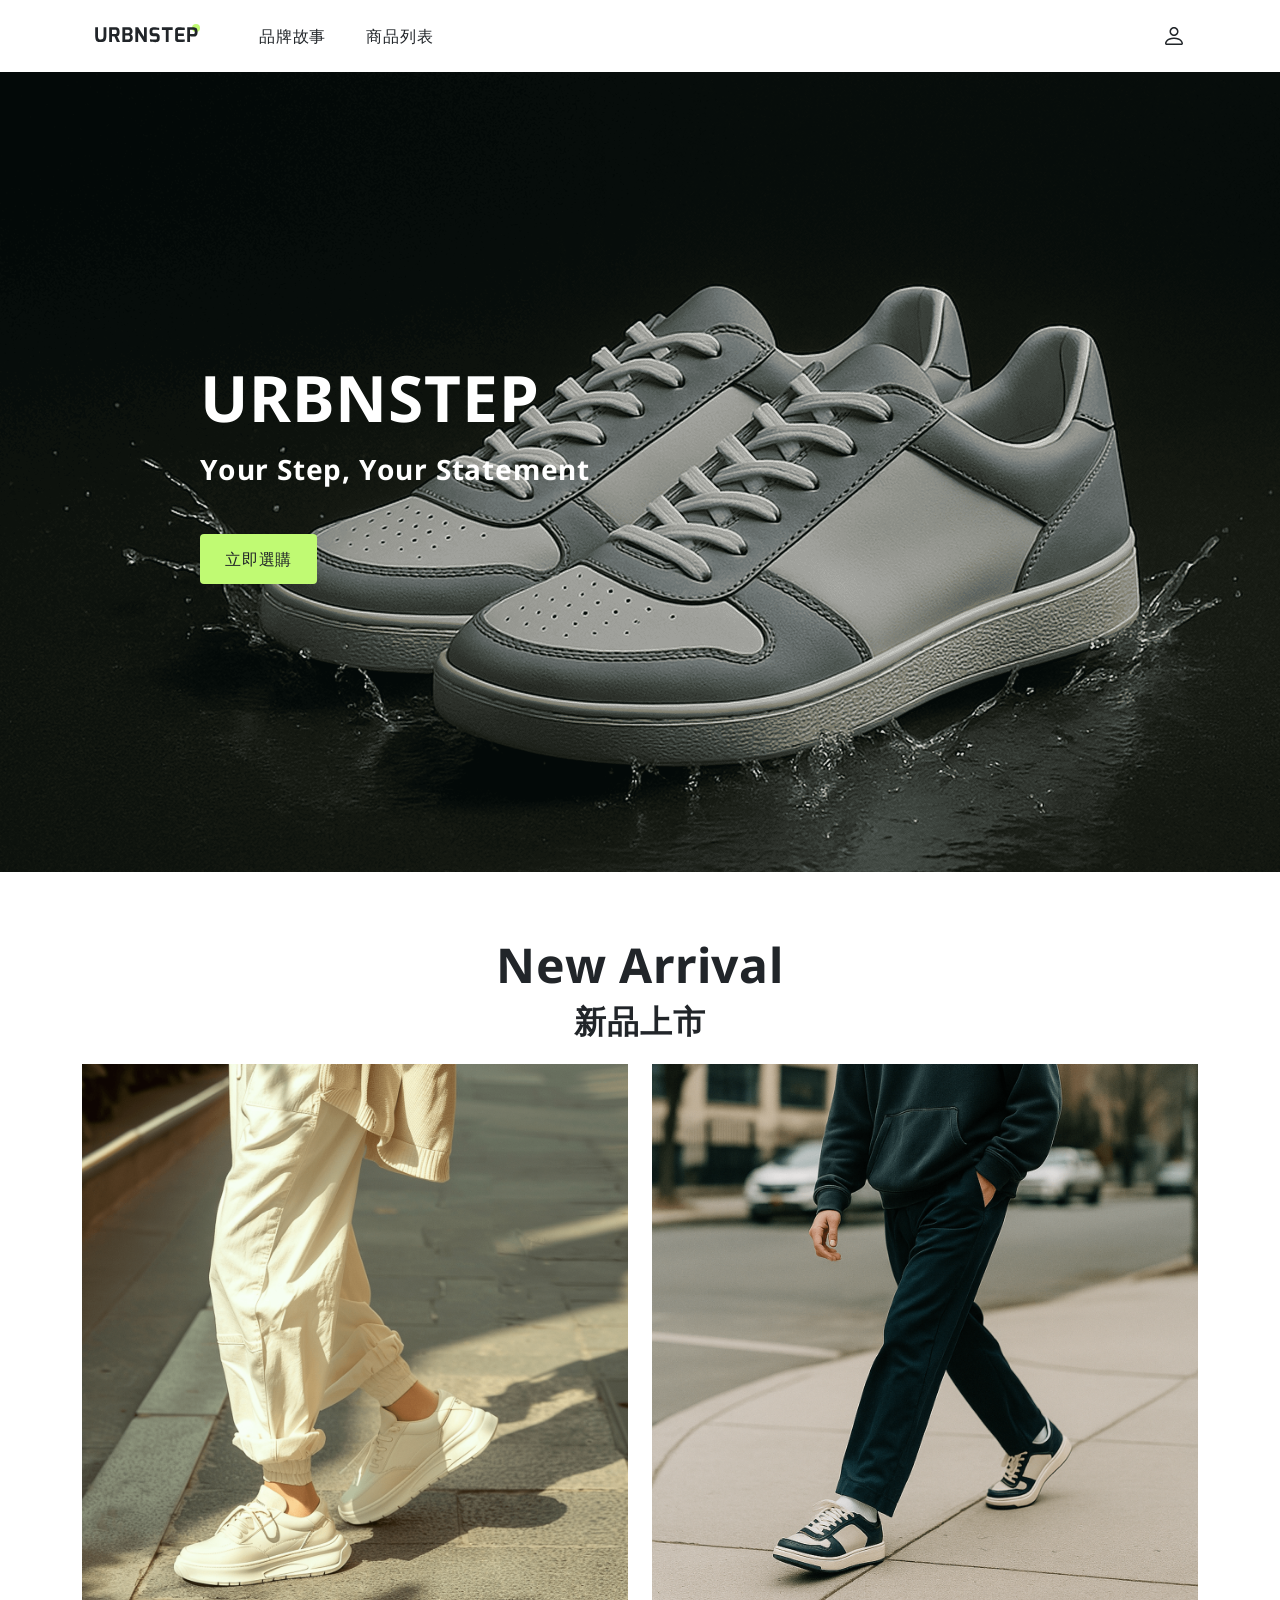
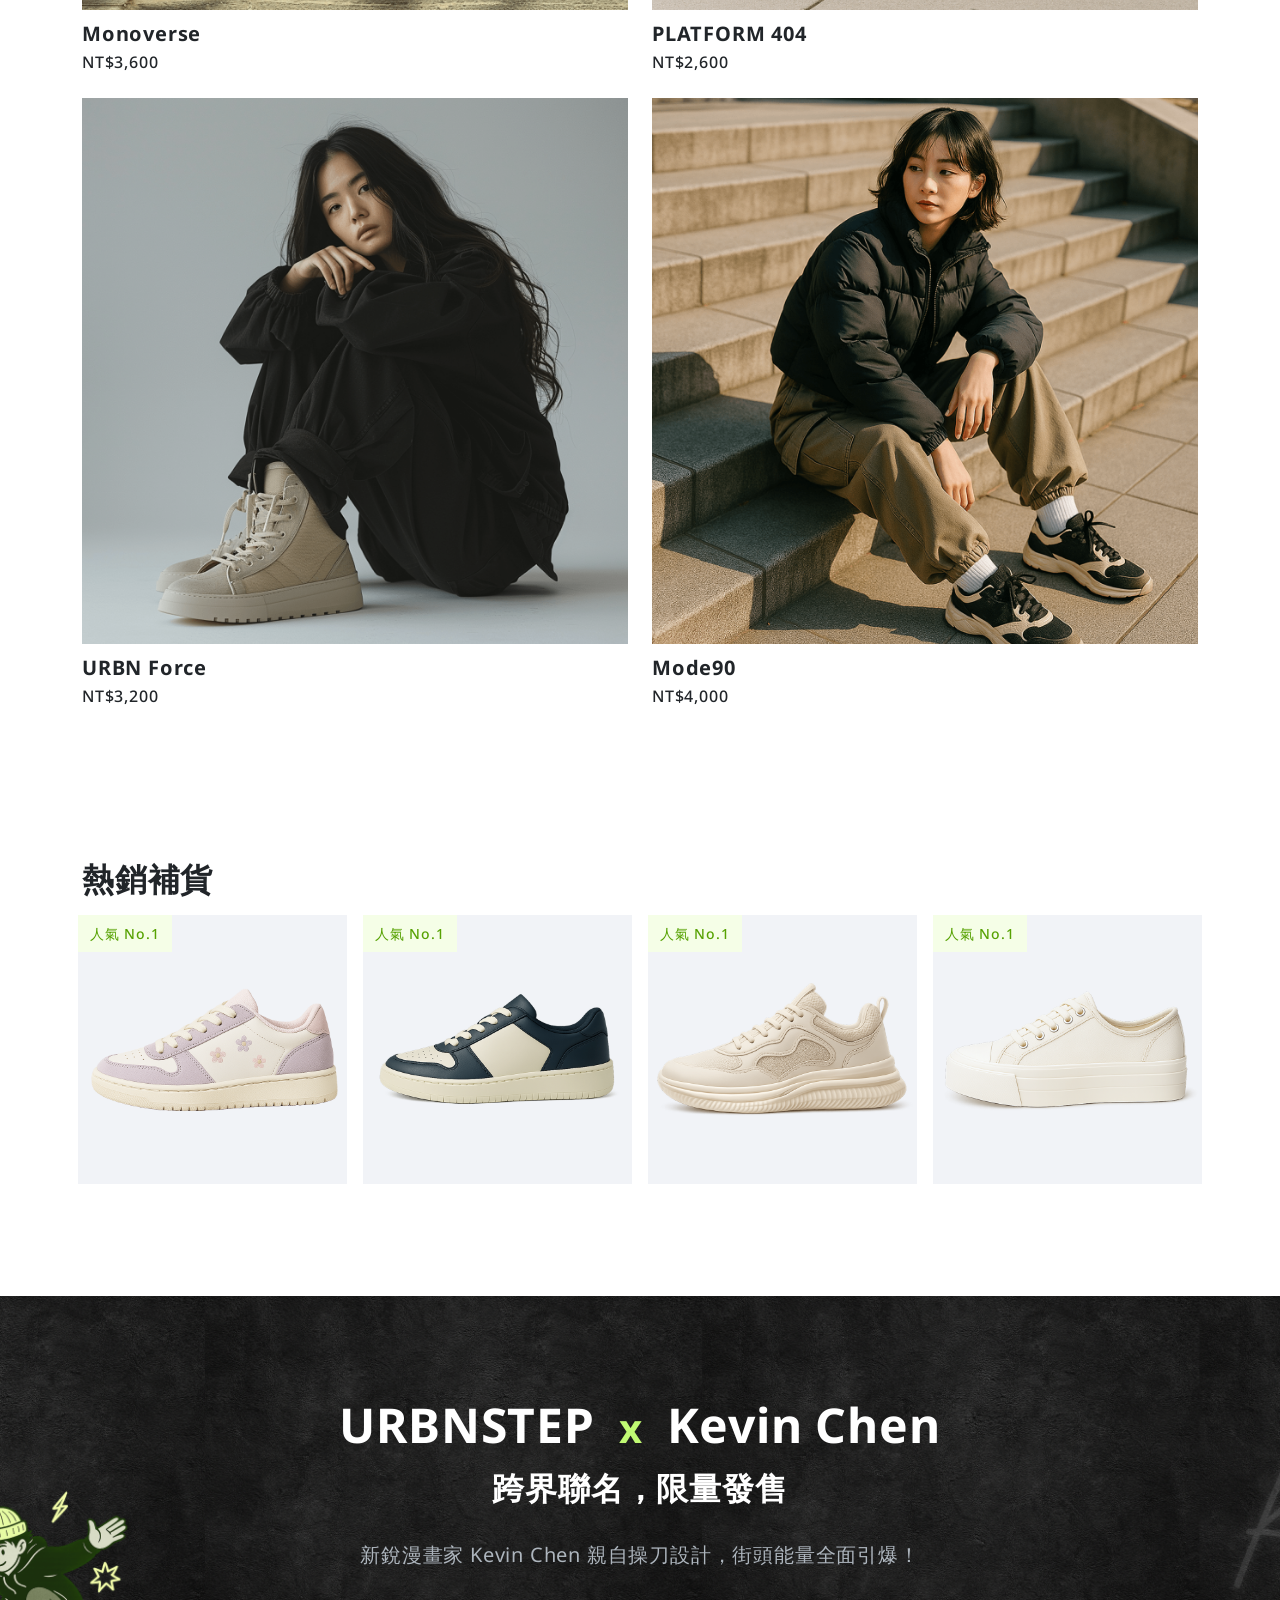
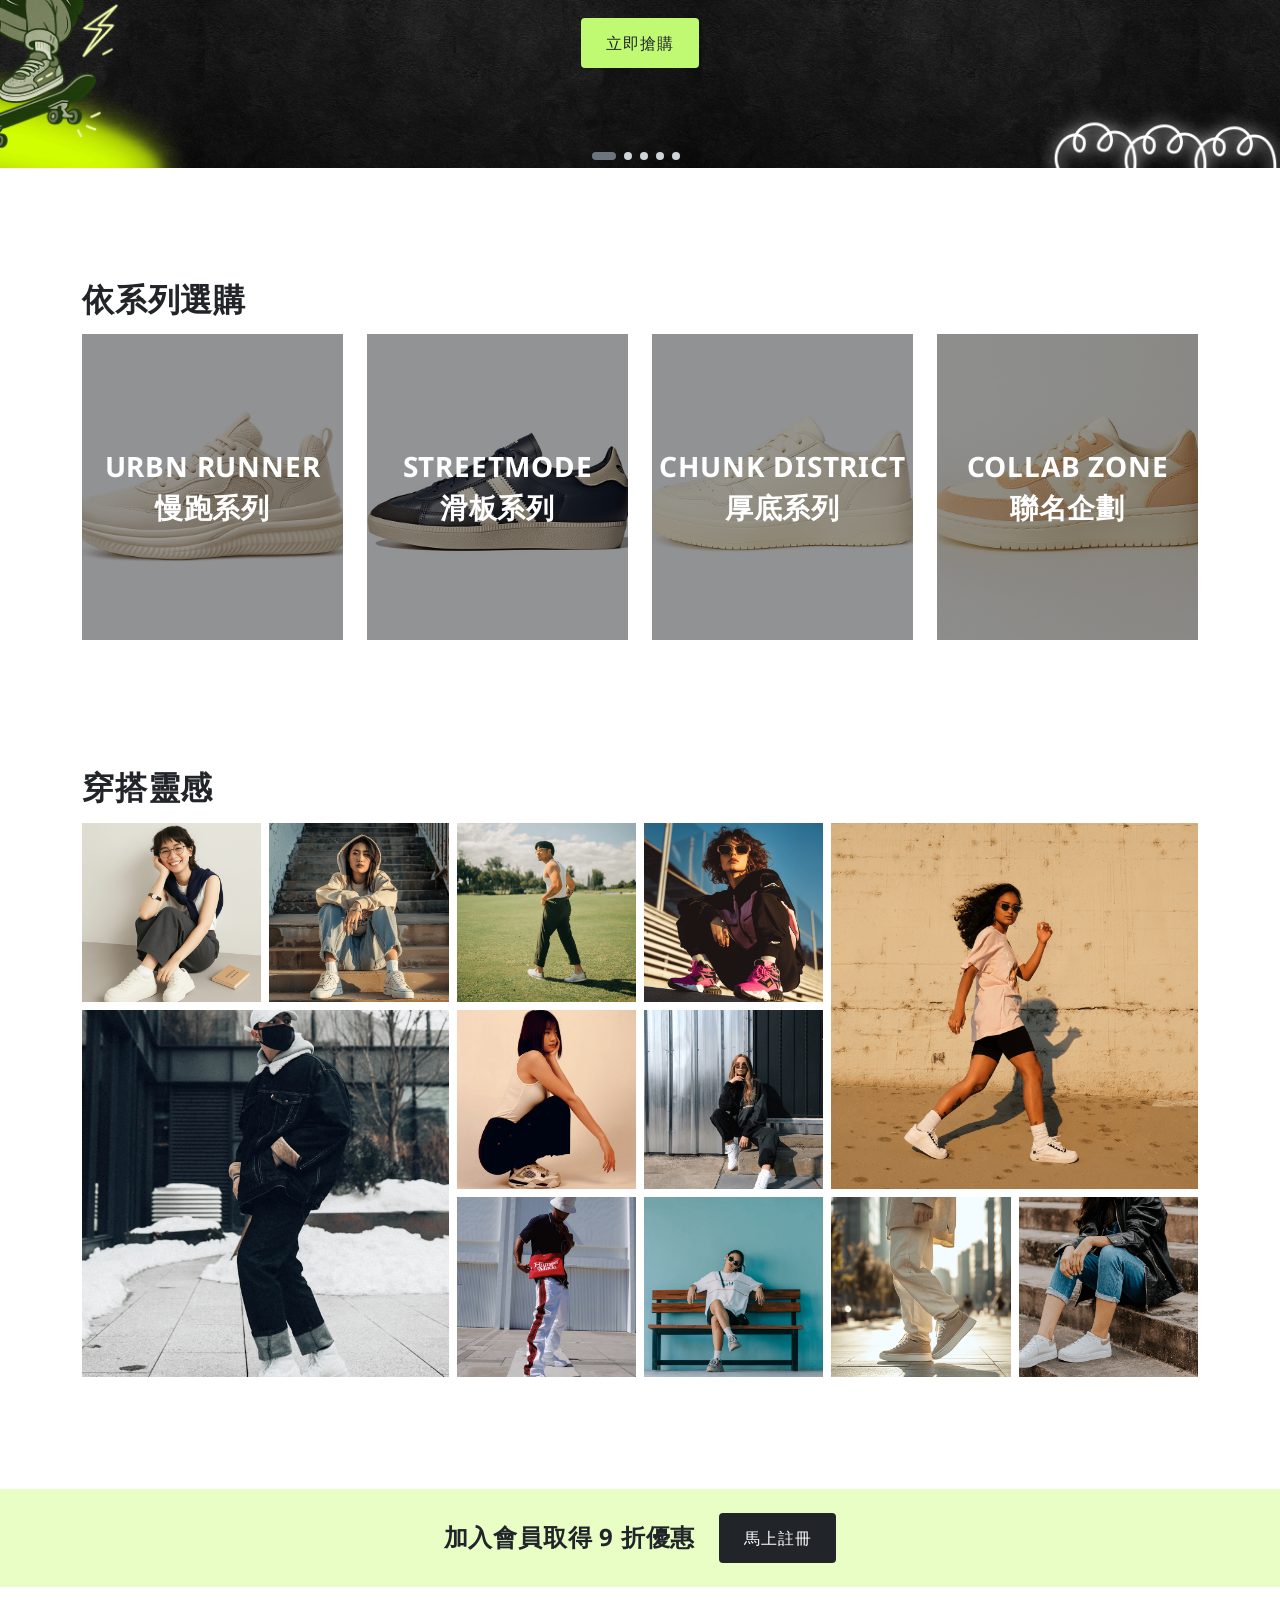
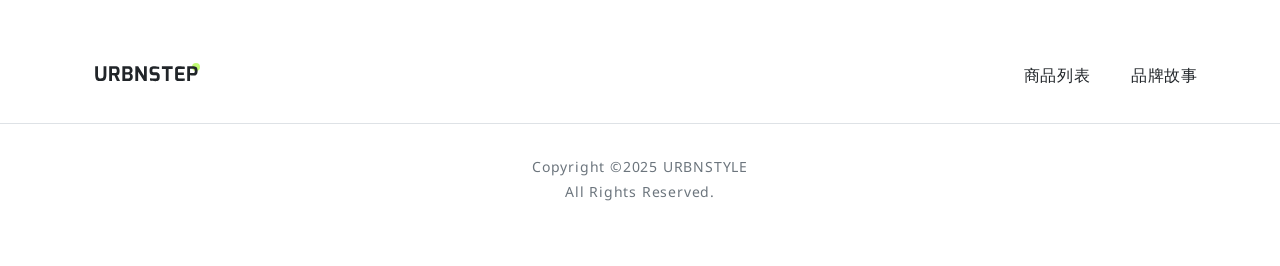
==== commit 146c14ca: "feat:新增index.html RWD、header、hero、arrival" ====
--- a/index.html
+++ b/index.html
@@ -33,10 +33,11 @@
     <!-- 選單、會員按鈕、hero -->
     <header>
       <!-- 選單、會員按鈕 -->
-      <nav class="container d-flex justify-content-between py-3">
+      <!-- 桌面版 -->
+      <nav class="container d-flex justify-content-between py-md3 p-7">
         <!-- 選單 -->
-        <ul class="main-nav list-unstyled d-flex align-items-center">
-          <li class="me-5">
+        <ul class=" list-unstyled d-flex align-items-center">
+          <li class="me-5 ">
             <a href="index.html">
               <h1>
                 <img
@@ -47,11 +48,9 @@
               </h1>
             </a>
           </li>
-          <li class="me-6">
-            <a class="py-7 fw-medium" href="#">商品列表</a>
-          </li>
-          <li class="me-6">
-            <a class="py-7 fw-medium" href="＃">品牌故事</a>
+          <li class="me-6 d-flex align-items-center main-nav d-none d-sm-flex">
+            <a class="py-7 fw-medium me-6 " href="＃">品牌故事</a>
+            <a class="py-7 fw-medium me-6" href="#">商品列表</a>
           </li>
         </ul>
         <!-- 會員按鈕 -->
@@ -63,18 +62,29 @@
           />
         </a>
       </nav>
+      <!-- 手機版 -->
+      <nav>
+        <ul class="list-unstyled d-flex d-sm-none text-center  ">
+          <li class="w-100">
+            <a class="py-7 fw-medium w-100 bg-primary-100 nav-phone active" href="＃">品牌故事</a>
+          </li>
+          <li class=" w-100">
+        <a class="py-7 fw-medium bg-primary-100 w-100 nav-phone" href="#">商品列表</a>
+          </li>
+        </ul>
+      </nav>
       <!-- hero -->
-      <section class="py-hero bg-hero d-flex align-items-center ps-8">
+      <section class="py-sm-hero bg-hero d-flex align-items-center py-14 ps-sm-8 px-4">
         <!-- 標題、標語、CTA -->
         <div>
           <!-- 標題、標語 -->
-          <div class="mb-5">
+          <div class="mb-sm-5 mb-10">
             <!-- 標題 -->
-            <div class="mb-3">
-              <h2 class="neutral-0 display-1 fw-bold lh-1p2">URBNSTEP</h2>
+            <div class="mb-sm-3 mb-2">
+              <h2 class="neutral-0 display-sm-1 display-2 fw-bold lh-1p2">URBNSTEP</h2>
             </div>
             <!-- 標語 -->
-            <p class="neutral-0 fs-3 fw-bold lh-1p2">
+            <p class="neutral-0 fs-sm-3 fs-5 fw-bold lh-1p2">
               Your Step, Your Statement
             </p>
           </div>
@@ -86,20 +96,20 @@
     <!-- main -->
     <main>
       <!-- 新品上市 -->
-      <section class="py-9">
+      <section class="py-sm-9 py-15">
         <div class="container">
           <!-- 標題 -->
-          <div class="mb-10 text-center">
-            <div class="mb-7">
-              <h2 class="display-2 text-neutral-900 fw-bold lh-1p2">
+          <div class="mb-sm-10 mb-4 text-center">
+            <div class="mb-sm-7 mb-2">
+              <h2 class="display-sm-2 fs-2 text-neutral-900 fw-bold lh-1p2">
                 New Arrival
               </h2>
             </div>
-            <h2 class="fs-2 text-neutral-900 fw-bold lh-1p2">新品上市</h2>
+            <h2 class="fs-sm-2 fs-4 text-neutral-900 fw-bold lh-1p2">新品上市</h2>
           </div>
           <!-- 商品列表 -->
-          <ul class="row list-unstyled row-cols-2 new-arrival">
-            <li class="col mb-6">
+          <ul class="row list-unstyled row-cols-2 new-arrival mx-sm-n-3 mx-n-2">
+            <li class="col mb-sm-6 mb-4 px-16 px-sm-7">
               <!-- 圖片 -->
               <div class="mb-7">
                 <img
@@ -111,15 +121,14 @@
               <!-- 商品名稱、價錢 -->
               <div>
                 <div class="mb-1">
-                  <h3 class="fs-5 text-neutral-900 fw-bold lh-1p2">
+                  <h3 class="fs-sm-5 fs-6 text-neutral-900 fw-bold lh-1p2">
                     Monoverse
                   </h3>
                 </div>
-
-                <p class="fw-normal text-neutral-900">NT$3,600</p>
-              </div>
-            </li>
-            <li class="col mb-6">
+                <p class="fw-sm-normal fw-medium text-neutral-900">NT$3,600</p>
+              </div>
+            </li>
+            <li class="col mb-sm-6 mb-4 px-16 px-sm-7">
               <!-- 圖片 -->
               <div class="mb-7">
                 <img
@@ -131,15 +140,15 @@
               <!-- 商品名稱、價錢 -->
               <div>
                 <div class="mb-1">
-                  <h3 class="fs-5 text-neutral-900 fw-bold lh-1p2">
+                  <h3 class="fs-sm-5 fs-6 text-neutral-900 fw-bold lh-1p2">
                     PLATFORM 404
                   </h3>
                 </div>
-                <p class="fw-normal text-neutral-900">NT$2,600</p>
-              </div>
-            </li>
-            </li>
-            <li class="col mb-6">
+                <p class="fw-sm-normal fw-medium text-neutral-900">NT$2,600</p>
+              </div>
+            </li>
+            </li>
+            <li class="col mb-sm-6 mb-4 px-16 px-sm-7">
               <!-- 圖片 -->
               <div class="mb-7">
                 <img
@@ -151,15 +160,15 @@
               <!-- 商品名稱、價錢 -->
               <div>
                 <div class="mb-1">
-                  <h3 class="fs-5 text-neutral-900 fw-bold lh-1p2">
+                  <h3 class="fs-sm-5 fs-6 text-neutral-900 fw-bold lh-1p2">
                     URBN Force
                   </h3>
                 </div>
 
-                <p class="fw-normal text-neutral-900">NT$3,200</p>
-              </div>
-            </li>
-            <li class="col mb-6">
+                <p class="fw-sm-normal fw-medium text-neutral-900">NT$3,200</p>
+              </div>
+            </li>
+            <li class="col mb-sm-6 mb-4 px-16 px-sm-7">
               <!-- 圖片 -->
               <div class="mb-7">
                 <img
@@ -171,27 +180,28 @@
               <!-- 商品名稱、價錢 -->
               <div>
                 <div class="mb-1">
-                  <h3 class="fs-5 text-neutral-900 fw-bold lh-1p2">
+                  <h3 class="fs-sm-5 fs-6 text-neutral-900 fw-bold lh-1p2">
                     Mode90
                   </h3>
                 </div>
 
-                <p class="fw-normal text-neutral-900">NT$4,000</p>
+                <p class="fw-sm-normal fw-medium text-neutral-900">NT$4,000</p>
               </div>
             </li>
           </ul>
         </div>
       </section>
       <!-- 熱銷補貨 -->
-      <section class="py-9">
+      <section class="py-sm-9 py-15">
         <div class="container">
           <div>
             <div class="mb-3">
-              <h2 class="fs-2 text-neutral-900 fw-bold lh-1p2">熱銷補貨
+              <h2 class="fs-sm-2
+              fs-4  text-neutral-900 fw-bold lh-1p2">熱銷補貨
             </h2>
             </div>
-            <ul class="row list-unstyled row-cols-4">
-              <li class="col">
+            <ul class="row list-unstyled row-cols-md-4 row-cols-sm-2 row-cols-1  mx-sm-n-3 mx-n-4 no-scrollbar flex-nowrap">
+              <li class="col px-2 px-sm-7 max-w-1">
                 <div class="position-relative">
                   <img src="./img/product-3.png" alt="鞋子圖片" title="鞋子圖片">
                   <span class="bg-primary-100 py-2 px-7 text-primary-400 fs-7 fw-medium position-absolute top-0">
@@ -199,7 +209,7 @@
                   </span>
                 </div>
               </li>
-              <li class="col">
+              <li class="col px-2 px-sm-7 max-w-1">
                 <div class="position-relative">
                   <img src="./img/product.png" alt="鞋子圖片" title="鞋子圖片">
                   <span class="bg-primary-100 py-2 px-7 text-primary-400 fs-7 fw-medium position-absolute top-0">
@@ -207,7 +217,7 @@
                   </span>
                 </div>
               </li>
-              <li class="col">
+              <li class="col px-2 px-sm-7 max-w-1">
                 <div class="position-relative">
                   <img src="./img/product-6.png" alt="鞋子圖片" title="鞋子圖片">
                   <span class="bg-primary-100 py-2 px-7 text-primary-400 fs-7 fw-medium position-absolute top-0">
@@ -215,7 +225,7 @@
                   </span>
                 </div>
               </li>
-              <li class="col">
+              <li class="col px-2 px-sm-7 max-w-1">
                 <div class="position-relative">
                   <img src="./img/product-4.png" alt="鞋子圖片" title="鞋子圖片">
                   <span class="bg-primary-100 py-2 px-7 text-primary-400 fs-7 fw-medium position-absolute top-0">
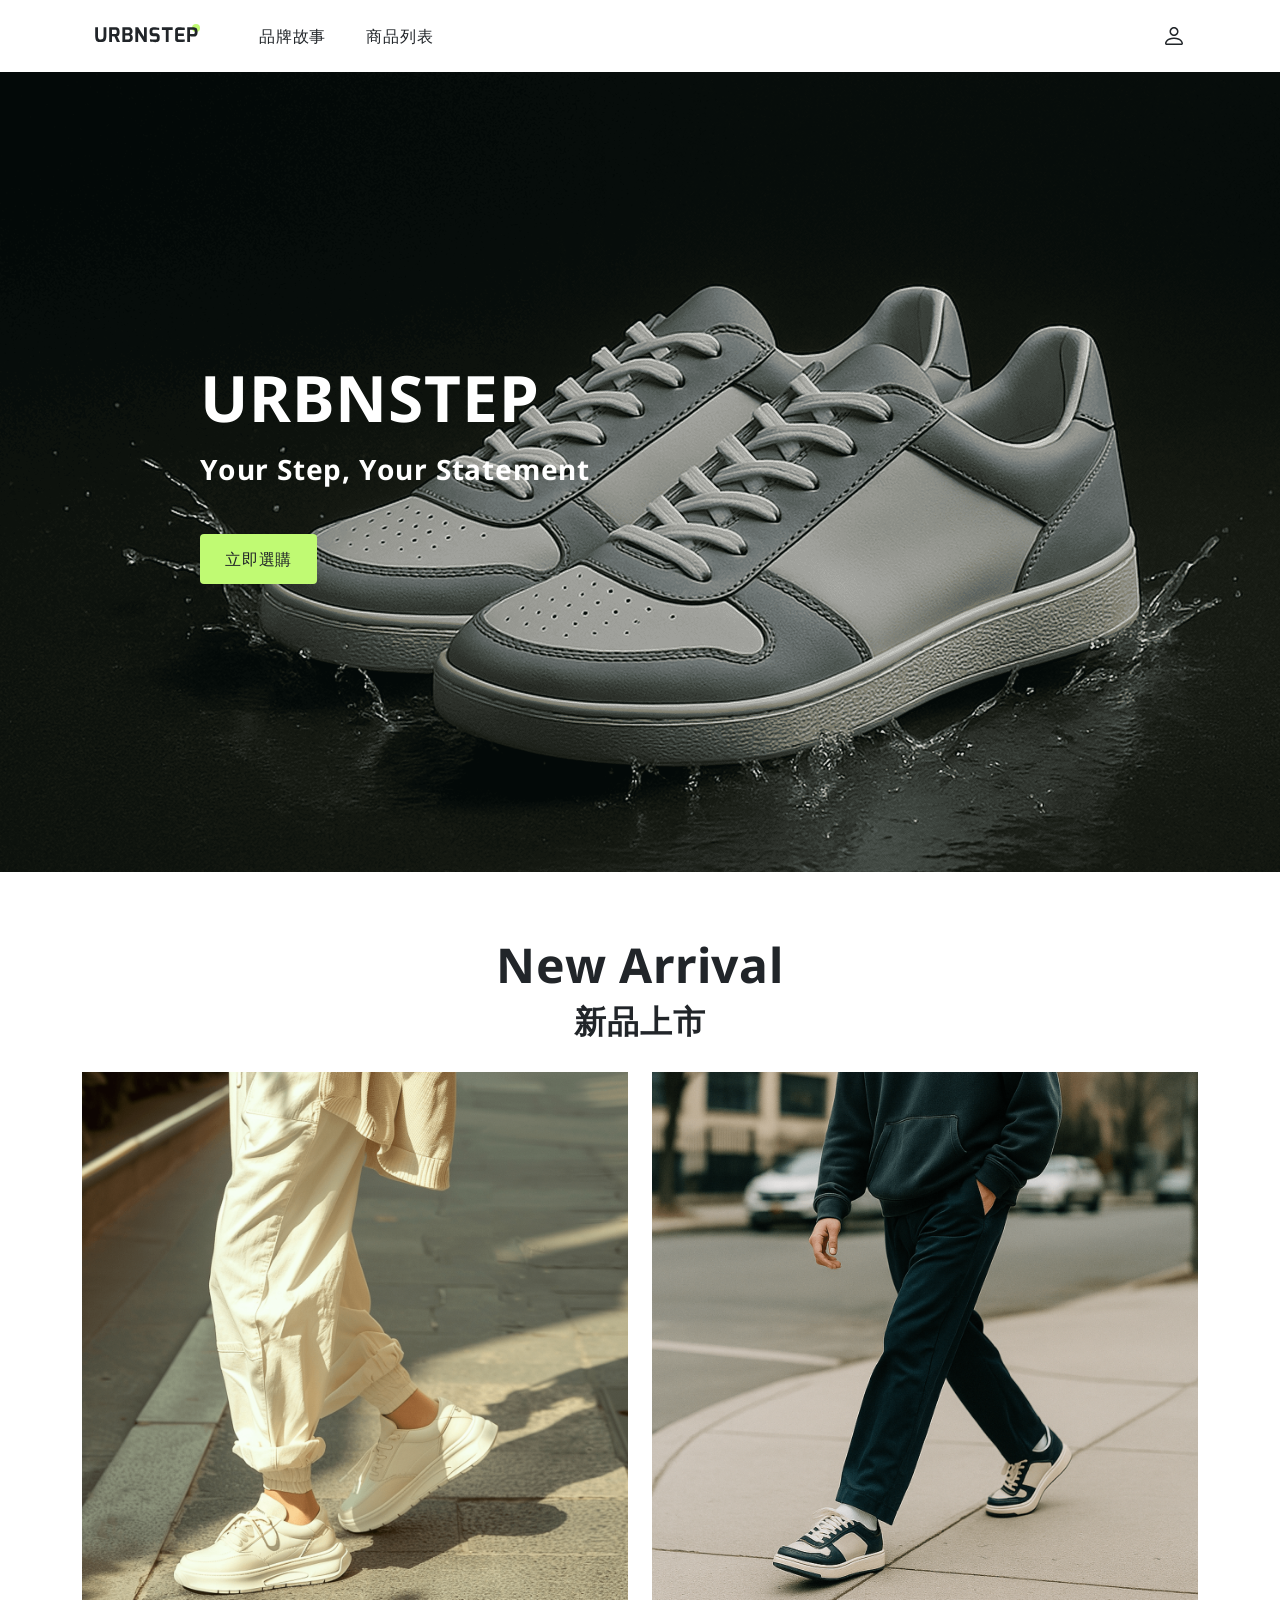
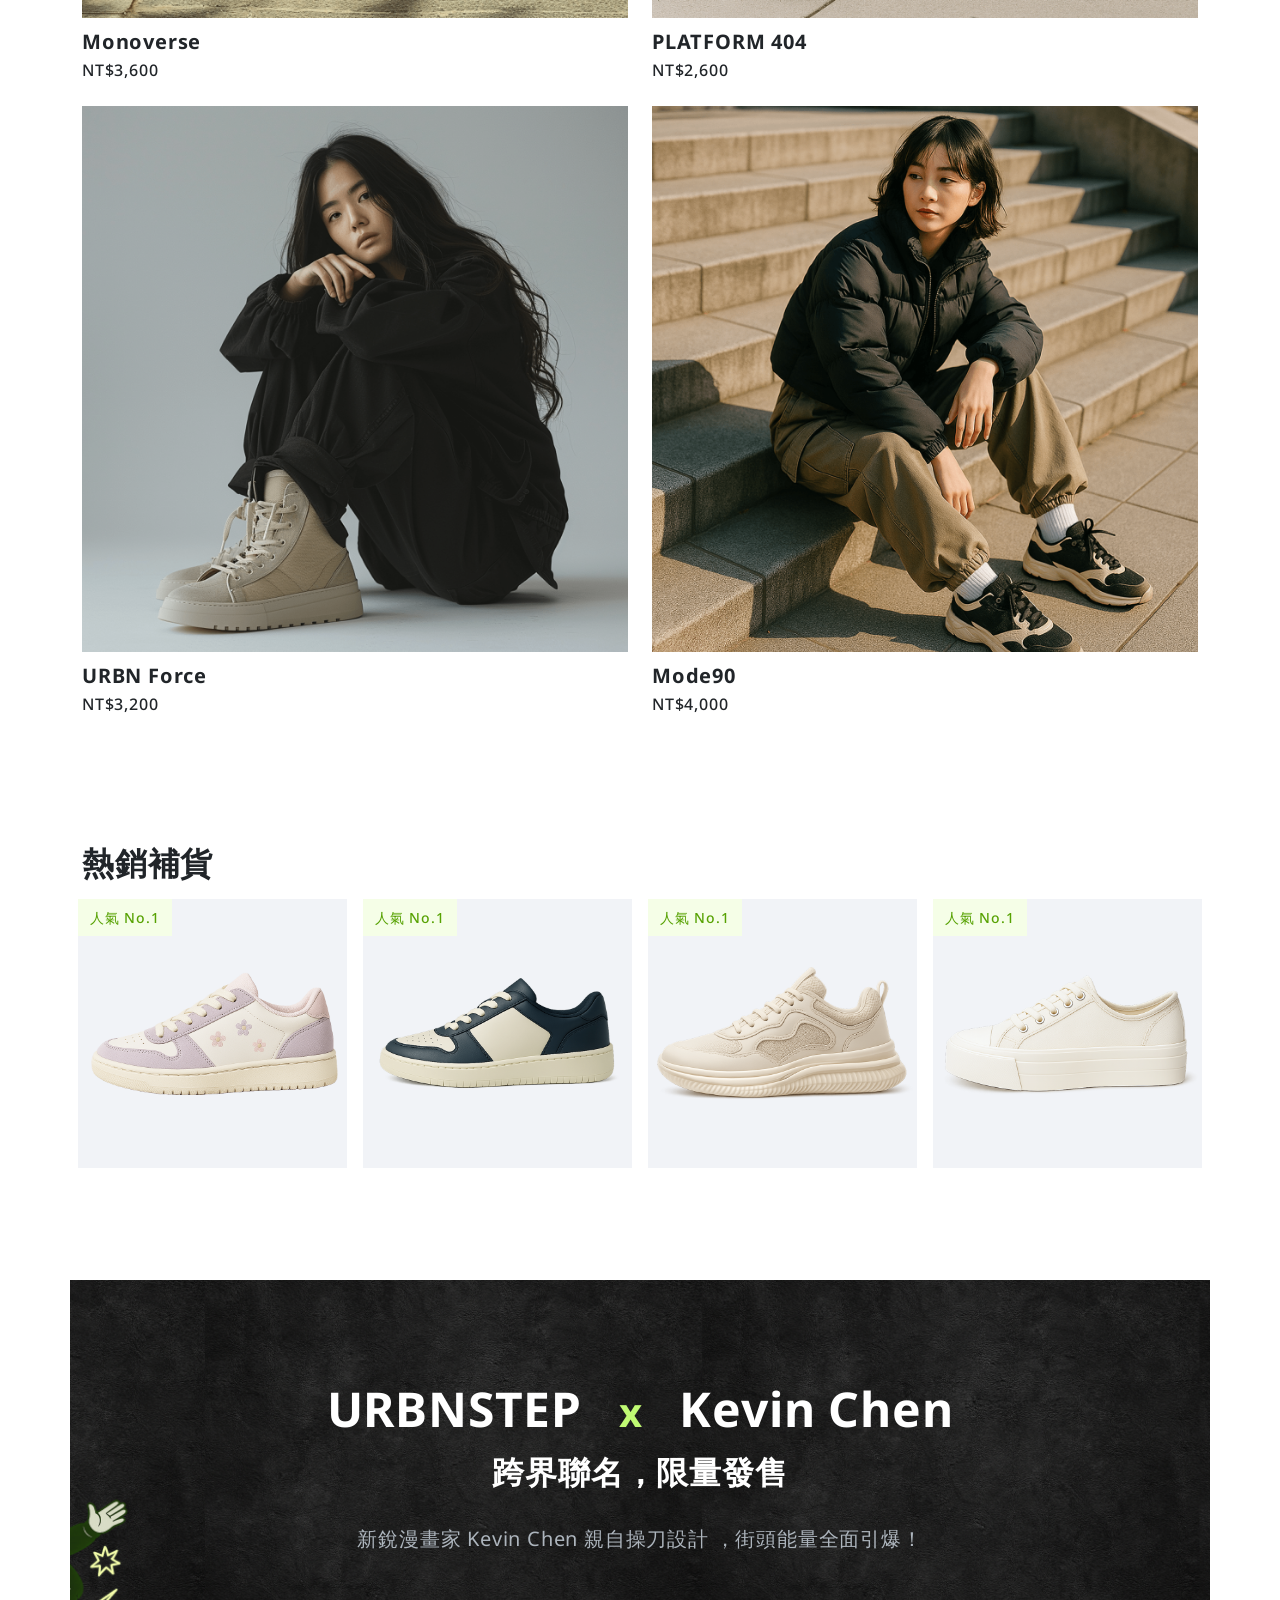
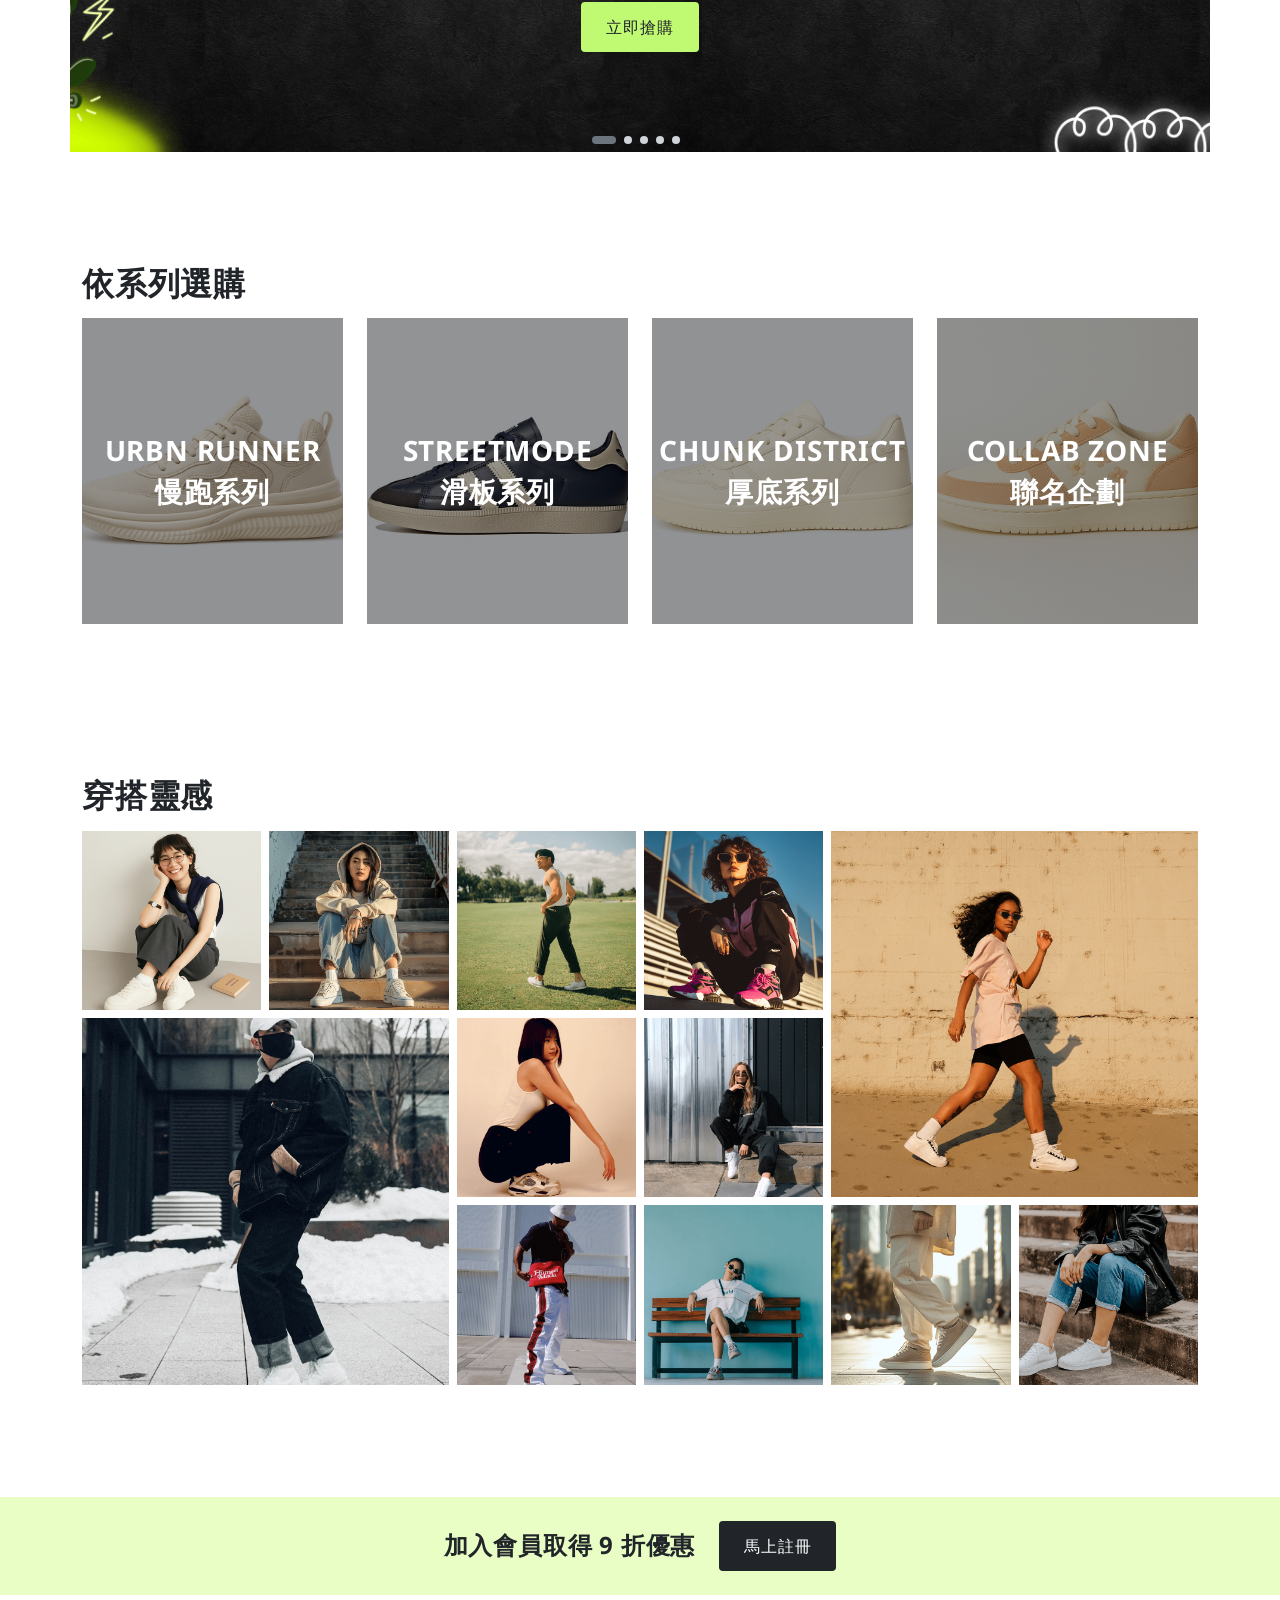
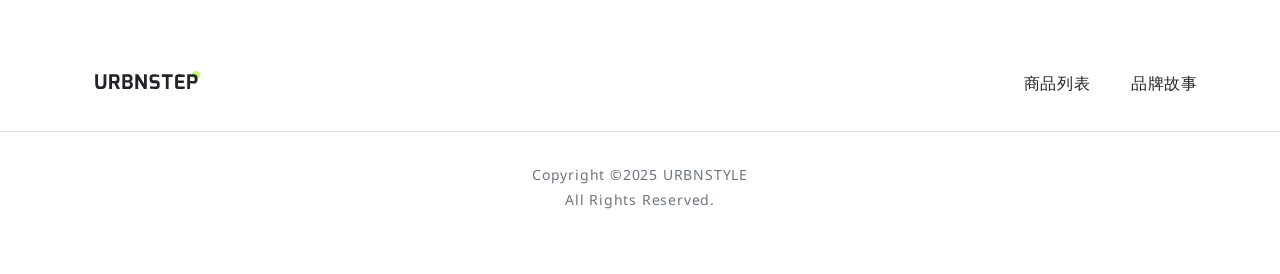
==== commit c832e1ec: "feat:新增 index.html RWD、cobrand、serise" ====
--- a/index.html
+++ b/index.html
@@ -74,7 +74,7 @@
         </ul>
       </nav>
       <!-- hero -->
-      <section class="py-sm-hero bg-hero d-flex align-items-center py-14 ps-sm-8 px-4">
+      <section class="py-sm-hero bg-hero bg-sm-hero d-flex align-items-center py-14 ps-sm-8 px-4">
         <!-- 標題、標語、CTA -->
         <div>
           <!-- 標題、標語 -->
@@ -238,29 +238,33 @@
         </div>
       </section>
       <!-- 跨界聯名 -->
-      <section class="py-5">
-        <div class="pt-11 pb-2 bg-cross">
+      <section class="py-sm-5 py-4 ">
+        <div class="pt-sm-11 pb-sm-2 py-9  bg-cross bg-sm-cross container">
           <!-- 標題、標語、CTA -->
-          <div class="text-center mb-12">
+          <div class="text-center mb-sm-12">
             <!-- 標題 -->
-            <div class="mb-10">
+            <div class="mb-sm-10 mb-4">
               <div class="mb-3">
-              <h2 class="neutral-0 display-2 fw-bold lh-1p2">URBNSTEP<span class="px-4 fs-1 text-primary-300  fw-bold lh-1p2">x</span>Kevin Chen
+              <h2 class="neutral-0 display-sm-2 fs-2 fw-bold lh-1p2 d-sm-block  d-flex flex-column">URBNSTEP
+                <span class="px-sm-4 py-2 fs-sm-1 fs-3 text-primary-300  fw-bold lh-1p2">x</span>
+                Kevin Chen
               </h2>
               </div>
-              <h3 class="neutral-0 fs-2 fw-bold -lh-1p2">跨界聯名，限量發售</h3>
+              <h3 class="neutral-0 fs-sm-2 fs-5  fw-bold -lh-1p2">跨界聯名，限量發售</h3>
             </div>
             <!-- 標語 -->
-            <div class="mb-5">
-              <p class="fs-5 text-neutral-500 fw-normal">
-                新銳漫畫家 Kevin Chen 親自操刀設計，街頭能量全面引爆！
+            <div class="mb-sm-5 mb-10">
+              <p class="fs-sm-5 text-neutral-500 fw-normal">
+                <span class="mb-sm-0 mb-1">
+                  新銳漫畫家 Kevin Chen 親自操刀設計
+                </span><span class="d-none d-sm-inline">，</span><br class="d-sm-none">街頭能量全面引爆！
               </p>
             </div>
             <!-- CTA -->
             <a class="btn btn-large btn-primary" href="#">立即搶購</a>
           </div>
           <!-- 分頁符號 -->
-          <ul class="list-unstyled d-flex justify-content-center">
+          <ul class="list-unstyled d-flex justify-content-center d-none d-sm-flex">
             <li class="me-2">
               <a class="py-1 px-7 bg-neutral-600 rounded-pill" href="#"></a>
             </li>
@@ -281,67 +285,68 @@
         </div>
       </section>
       <!-- 依系列選購 -->
-      <section class="py-9">
+      <section class="py-sm-9 py-15">
         <div class="container">
           <div>
             <!-- 標題 -->
             <div class="mb-3">
-              <h2 class="fs-2 text-neutral-900 fw-bold lh-1p2">依系列選購
+              <h2 class="fs-sm-2
+              fs-4  text-neutral-900 fw-bold lh-1p2">依系列選購
             </h2>
             </div>
             <!-- 商品列表 -->
-            <ul class="row list-unstyled row-cols-4">
-              <li class="col">
-                <a class="bg-shoes-series-6 py-13 neutral-0 position-relative d-flex 
+            <ul class="row list-unstyled row-cols-xl-4 row-cols-2 mx-n-2 mx-sm-n-3 series">
+              <li class="col px-16  px-sm-7 mb-7 mb-sm-4">
+                <a class="bg-shoes-series-6 py-sm-13 py-17  neutral-0 position-relative d-flex 
                 justify-content-center align-items-center
                 flex-column"  href="#">
                 <div class="position-absolute text-center">
-                  <p class="fs-3 fw-bold lh-1p2 mb-2">
+                  <p class="fs-sm-3  fw-bold lh-1p2 mb-2">
                       URBN RUNNER
                   </p>
-                  <p class="fs-3 fw-bold lh-1p2">
+                  <p class="fs-sm-3  fw-bold lh-1p2">
                     慢跑系列
                   </p>
                 </div>
                 </a>
               </li>
-              <li class="col">
-                <a class="bg-shoes-series-11 py-13 neutral-0 position-relative d-flex 
+              <li class="col px-16 px-sm-7 mb-7 mb-sm-4">
+                <a class="bg-shoes-series-11 py-sm-13 py-17  neutral-0 position-relative d-flex 
                 justify-content-center align-items-center
                 flex-column"  href="#">
                 <div class="position-absolute text-center">
-                  <p class="fs-3 fw-bold lh-1p2 mb-2">
+                  <p class="fs-sm-3  fw-bold lh-1p2 mb-2">
                       STREETMODE
                   </p>
-                  <p class="fs-3 fw-bold lh-1p2">
+                  <p class="fs-sm-3  fw-bold lh-1p2">
                     滑板系列
                   </p>
                 </div>
                 </a>
               </li>
-              <li class="col">
-                <a class="bg-shoes-series-9 py-13 neutral-0 position-relative d-flex 
+              <li class="col px-16 px-sm-7 mb-7 mb-sm-4">
+                <a class="bg-shoes-series-9 py-sm-13 py-17  neutral-0 position-relative d-flex 
                 justify-content-center align-items-center
                 flex-column"  href="#">
                 <div class="position-absolute text-center">
-                  <p class="fs-3 fw-bold lh-1p2 mb-2">
+                  <p class="fs-sm-3  fw-bold lh-1p2 mb-2">
                       CHUNK DISTRICT
                   </p>
-                  <p class="fs-3 fw-bold lh-1p2">
+                  <p class="fs-sm-3  fw-bold lh-1p2">
                     厚底系列
                   </p>
                 </div>
                 </a>
               </li>
-              <li class="col">
-                <a class="bg-shoes-series-10 py-13 neutral-0 position-relative d-flex 
+              <li class="col px-16 px-sm-7 mb-7 mb-sm-4">
+                <a class="bg-shoes-series-10 py-sm-13 py-17  neutral-0 position-relative d-flex 
                 justify-content-center align-items-center
                 flex-column"  href="#">
                 <div class="position-absolute text-center">
-                  <p class="fs-3 fw-bold lh-1p2 mb-2">
+                  <p class="fs-sm-3  fw-bold lh-1p2 mb-2">
                       COLLAB ZONE
                   </p>
-                  <p class="fs-3 fw-bold lh-1p2">
+                  <p class="fs-sm-3  fw-bold lh-1p2">
                     聯名企劃
                   </p>
                 </div>
--- a/css/main.css
+++ b/css/main.css
@@ -1,5 +1,5 @@
+@import "variables.css";
+@import "reset.css";
 @import "utilities.css";
-@import "reset.css";
-@import "variables.css";
 @import "components.css";
 @import "page.css";
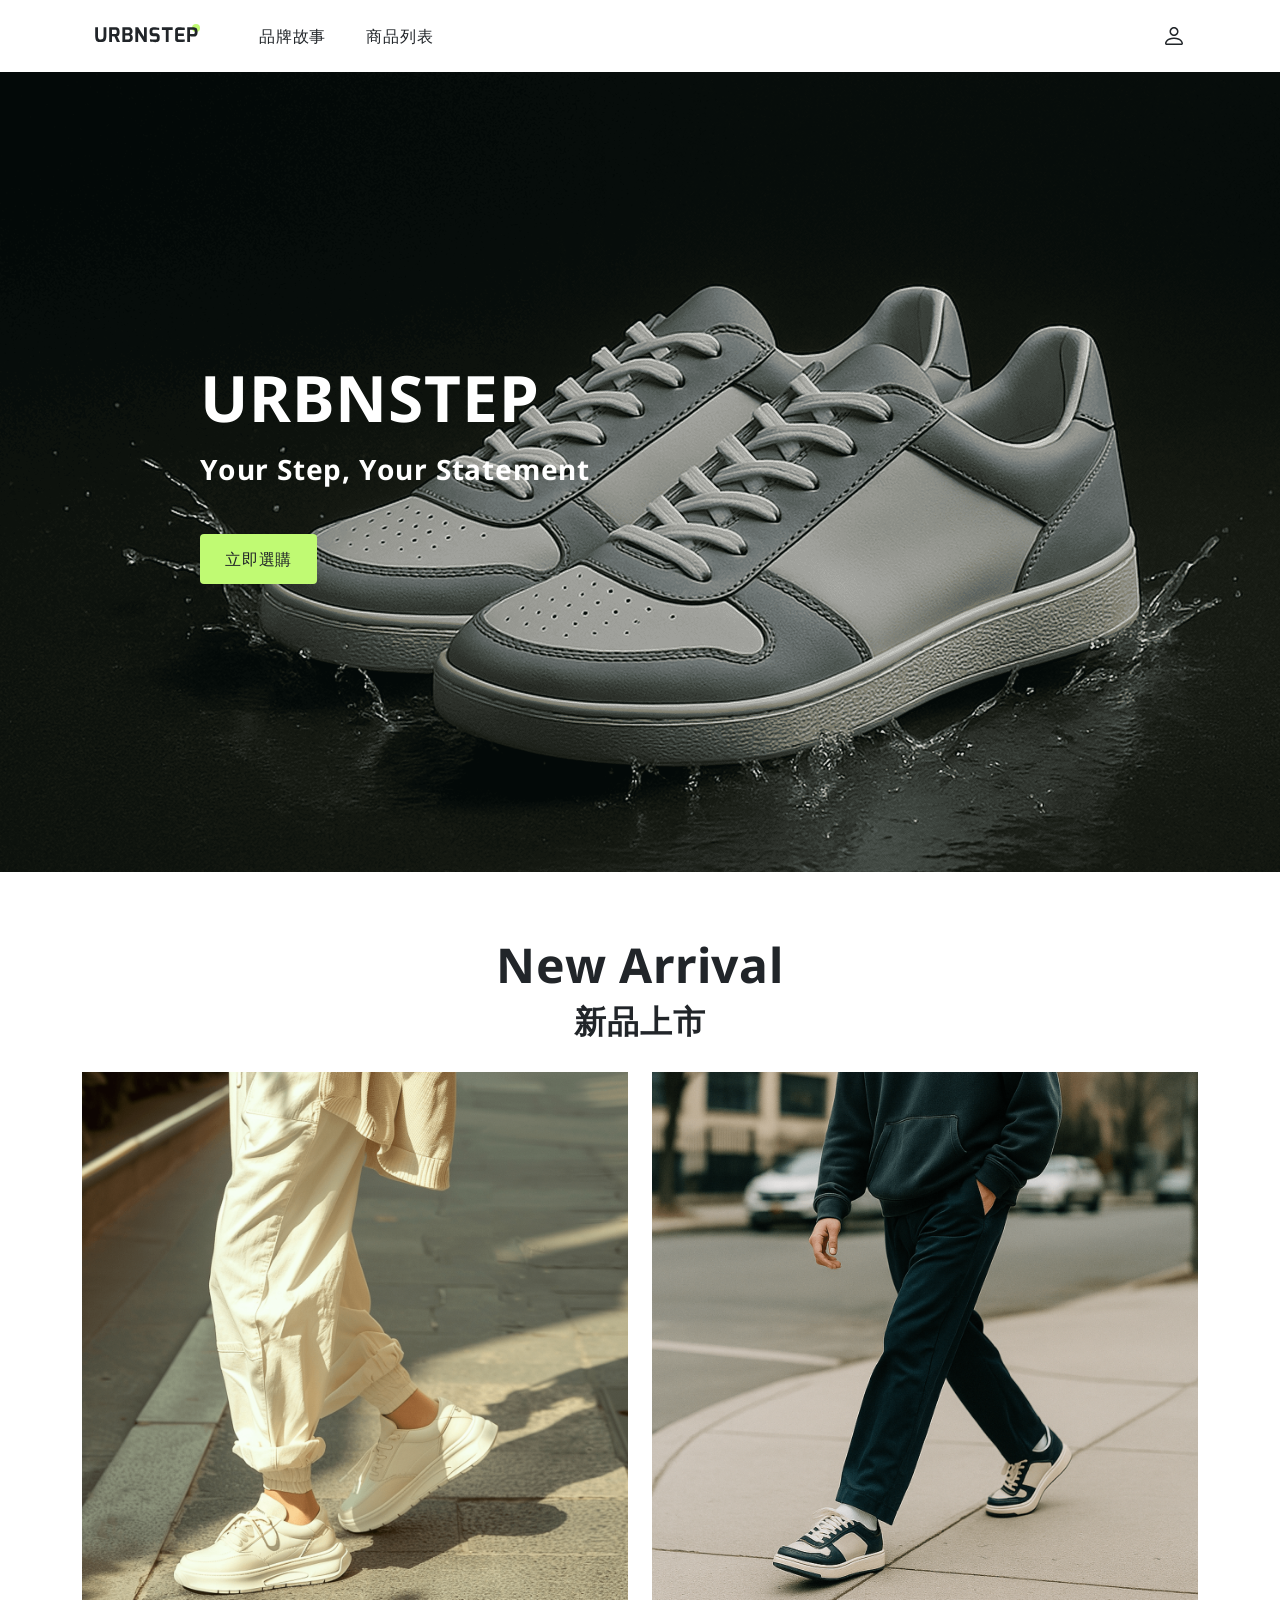
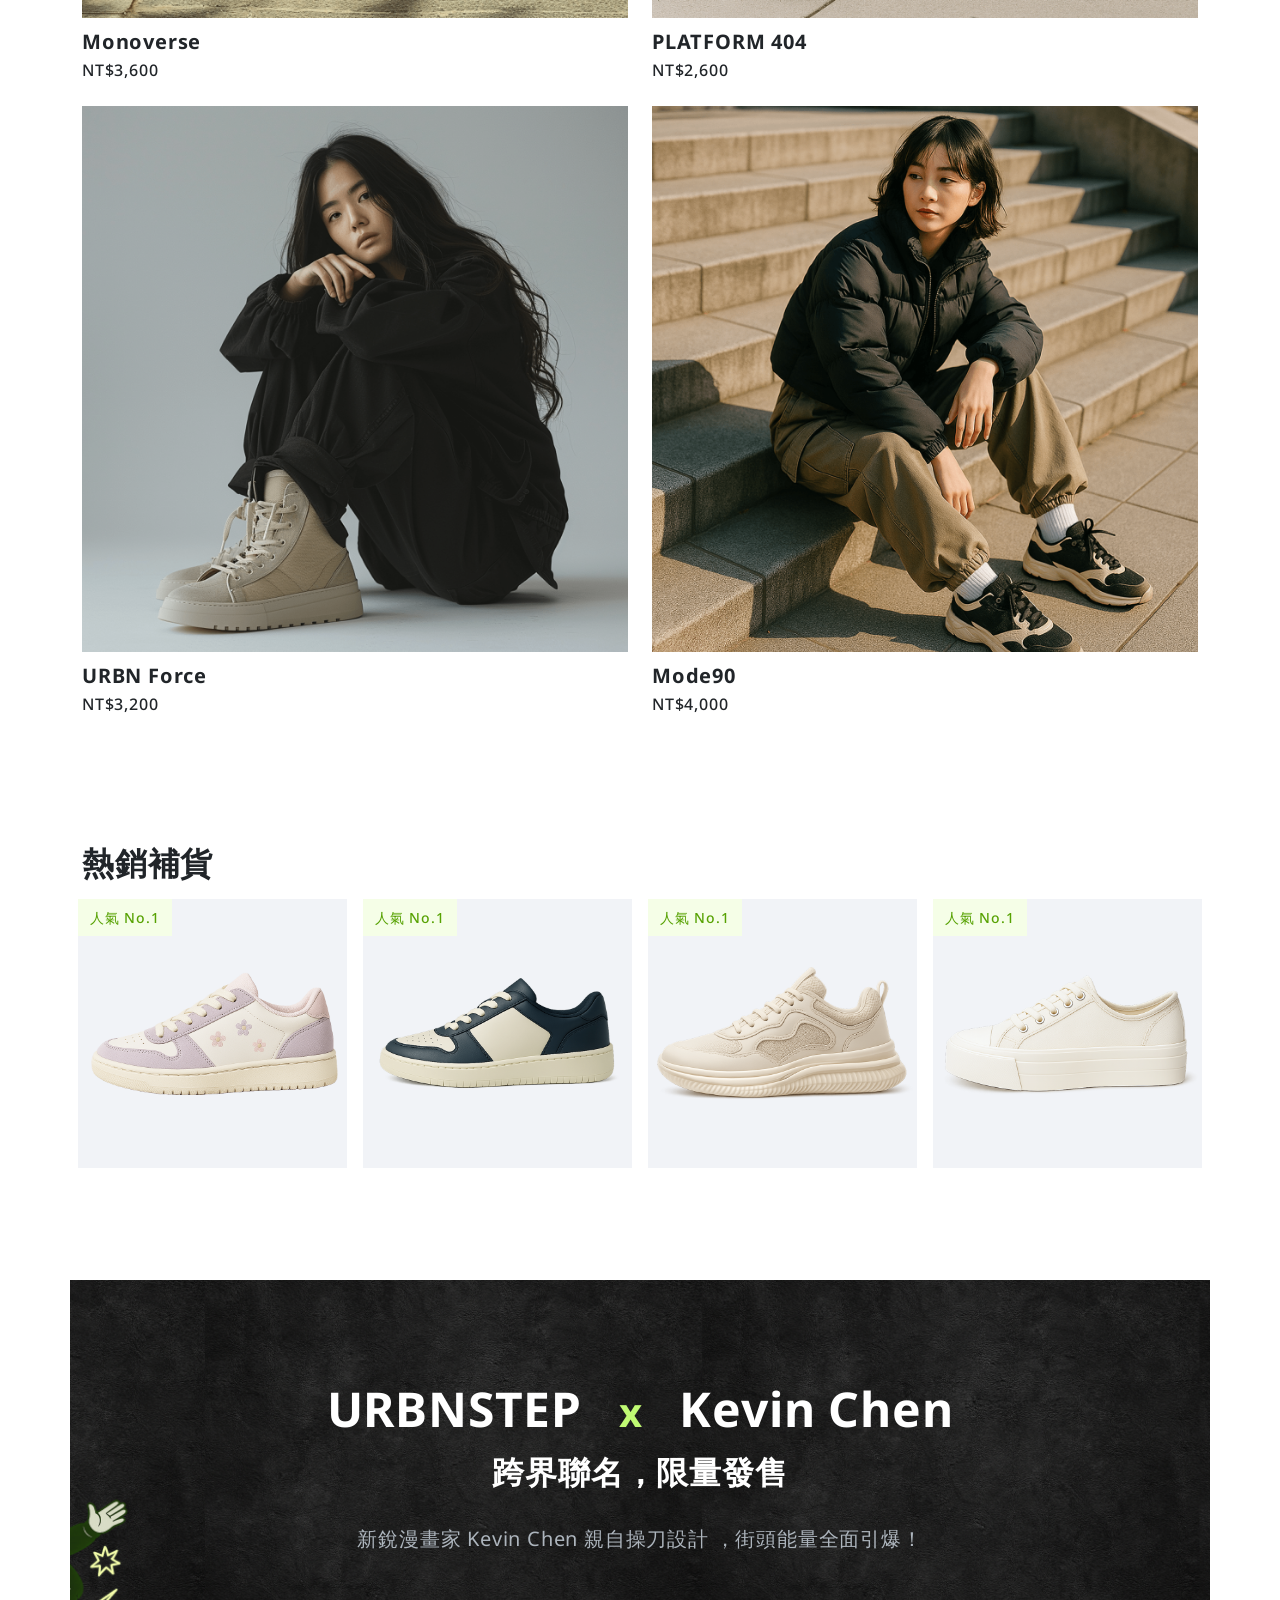
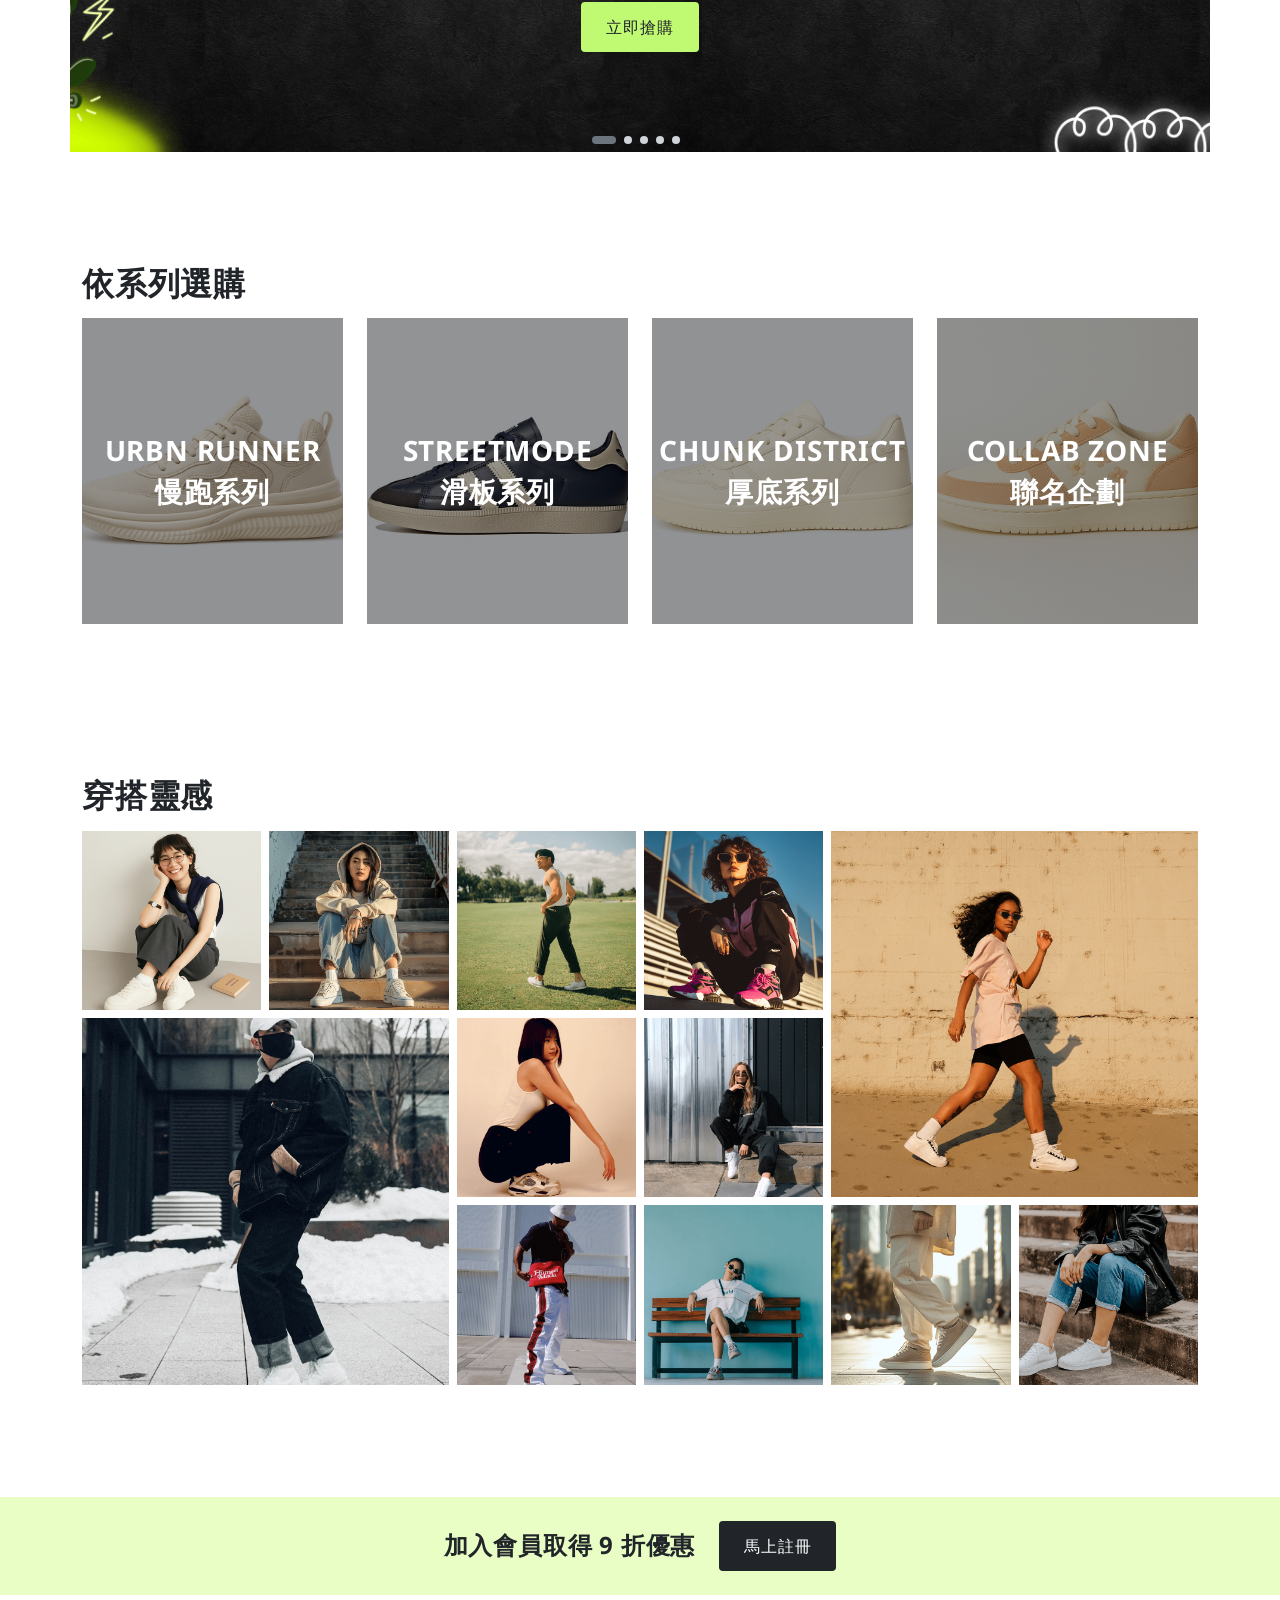
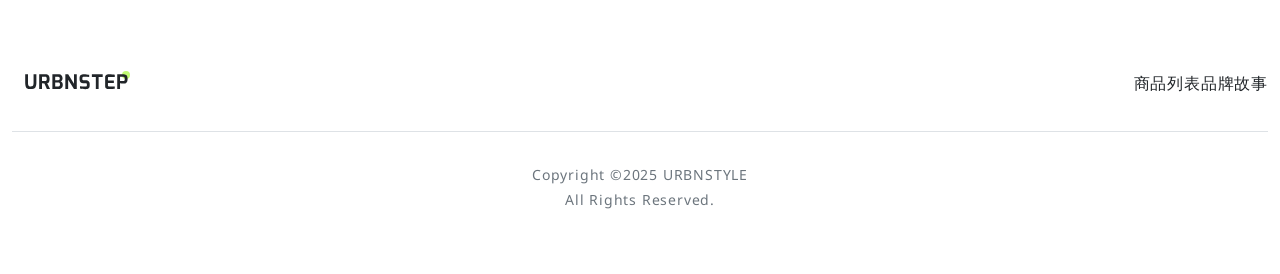
==== commit 4f7544c7: "feat:新增 index.html RWD、inspire、footer" ====
--- a/index.html
+++ b/index.html
@@ -357,15 +357,16 @@
         </div>
       </section>
       <!-- 穿搭靈感 -->
-      <section class="py-9">
+      <section class="py-sm-9 py-15">
         <div class="container">
             <!-- 標題 -->
             <div class="mb-3">
-              <h2 class="fs-2 text-neutral-900 fw-bold lh-1p2">穿搭靈感
+              <h2 class="fs-sm-2
+              fs-4  text-neutral-900 fw-bold lh-1p2">穿搭靈感
             </h2>
             </div>
-            <!-- 穿搭照片  -->
-            <ul class="list-unstyled row row-cols-3 mx-n-1">
+            <!-- 穿搭照片 電腦板  -->
+            <ul class="list-unstyled row row-cols-3 mx-n-1 d-none d-md-flex">
               <!-- 第一欄 -->
               <li class="col px-1">
                 <div class="d-flex flex-column gap-2">
@@ -381,7 +382,7 @@
                       </a>
                     </li>
                   </ul>
-                  <a class="flex-grow" href="#">
+                  <a href="#">
                     <img src="./img/inspiration-3.png" alt="">
                   </a>
                 </div>
@@ -436,7 +437,39 @@
                   </ul>
                 </div>
               </li>
-      
+            </ul>
+            <!-- 穿搭照片 手機板  -->
+            <ul class="list-unstyled row row-cols-1 no-scrollbar flex-nowrap mx-n-4 mx-md-n-3 d-md-none">
+              <li class="col max-w-1 px-2 px-md-7">
+                <a href="#">
+                  <img src="./img/inspiration-1.png" alt="">
+                </a>
+              </li>
+              <li class="col max-w-1 px-2 px-md-7">
+                <a href="#">
+                  <img src="./img/inspiration-2.png" alt="">
+                </a>
+              </li>
+              <li class="col max-w-1 px-2 px-md-7 ">
+                <a href="#">
+                  <img src="./img/inspiration-3.png" alt="">
+                </a>
+              </li>
+              <li class="col max-w-1 px-2 px-md-7">
+                <a href="#">
+                  <img src="./img/inspiration-4.png" alt="">
+                </a>
+              </li>
+              <li class="col max-w-1 px-2 px-md-7">
+                <a href="#">
+                  <img src="./img/inspiration-5.png" alt="">
+                </a>
+              </li>
+              <li class="col max-w-1 px-2 px-md-7">
+                <a href="#">
+                  <img src="./img/inspiration-6.png" alt="">
+                </a>
+              </li>
             </ul>
         </div>
       </section>
@@ -445,26 +478,29 @@
     <!-- 優惠資訊、CTA、主選單、所有權 -->
     <footer>
       <!-- 優惠資訊、CTA -->
-      <section class="pt-5">
+      <section class="pt-sm-5 pt-4">
         <div
-          class="py-4 d-flex justify-content-center align-items-center bg-primary-200"
+          class="py-4 bg-primary-200"
         >
-          <!-- 優惠資訊 -->
-          <div class="me-4">
-            <h2 class="fs-4 fw-bold lh-1p2">加入會員取得 9 折優惠</h2>
-          </div>
+          <!-- 優惠資訊、CTA -->
+          <div class="container d-flex justify-content-center align-items-center ">
+            <!-- 優惠資訊 -->
+            <div class="me-sm-4 me-3">
+              <h2 class="fs-sm-4 fs-5 fw-bold lh-1p2">加入會員取得 9 折優惠</h2>
+            </div>
           <!-- CTA -->
-          <a class="btn btn-large btn-neutral-filled" href="＃">馬上註冊</a>
+          <a class="btn btn-sm-large btn-neutral-filled btn-small" href="＃">馬上註冊</a>
+          </div>
         </div>
       </section>
       <!-- 主選單、所有權 -->
-      <section class="py-9">
+      <section class="py-sm-9 py-10 px-7 ">
         <!-- 主選單 -->
-        <nav class="container mb-4">
+        <nav class=" mb-4">
           <ul
-            class="list-unstyled d-flex justify-content-between align-items-center"
+            class="list-unstyled d-flex justify-content-between align-items-sm-center flex-sm-row flex-column"
           >
-            <li>
+            <li class="mb-sm-0 mb-2">
               <a href="index.html">
                 <img
                   src="./img/svg/logo/logo.svg"
@@ -474,11 +510,11 @@
               </a>
             </li>
             <li>
-              <ul class="list-unstyled footer-nav d-flex">
-                <li class="me-6 py-7">
+              <ul class="list-unstyled footer-nav d-flex flex-sm-row flex-column ms-7 ms-sm-0">
+                <li class="me-sm-6 me-0 py-7">
                   <a class="text-neutral-900 fw-medium" href="#">商品列表</a>
                 </li>
-                <li class="me-6 py-7">
+                <li class="me-sm-6 me-0 py-7 ">
                   <a class="text-neutral-900 fw-medium" href="#">品牌故事</a>
                 </li>
               </ul>
@@ -486,7 +522,7 @@
           </ul>
         </nav>
         <!-- 所有權 -->
-        <div class="pt-10 text-center border-top border-neutral-300">
+        <div class="pt-10 text-center border-top border-neutral-300 ">
           <div class="mb-1">
             <p class="text-neutral-600 fs-7 fw-normal">
               Copyright ©2025 URBNSTYLE
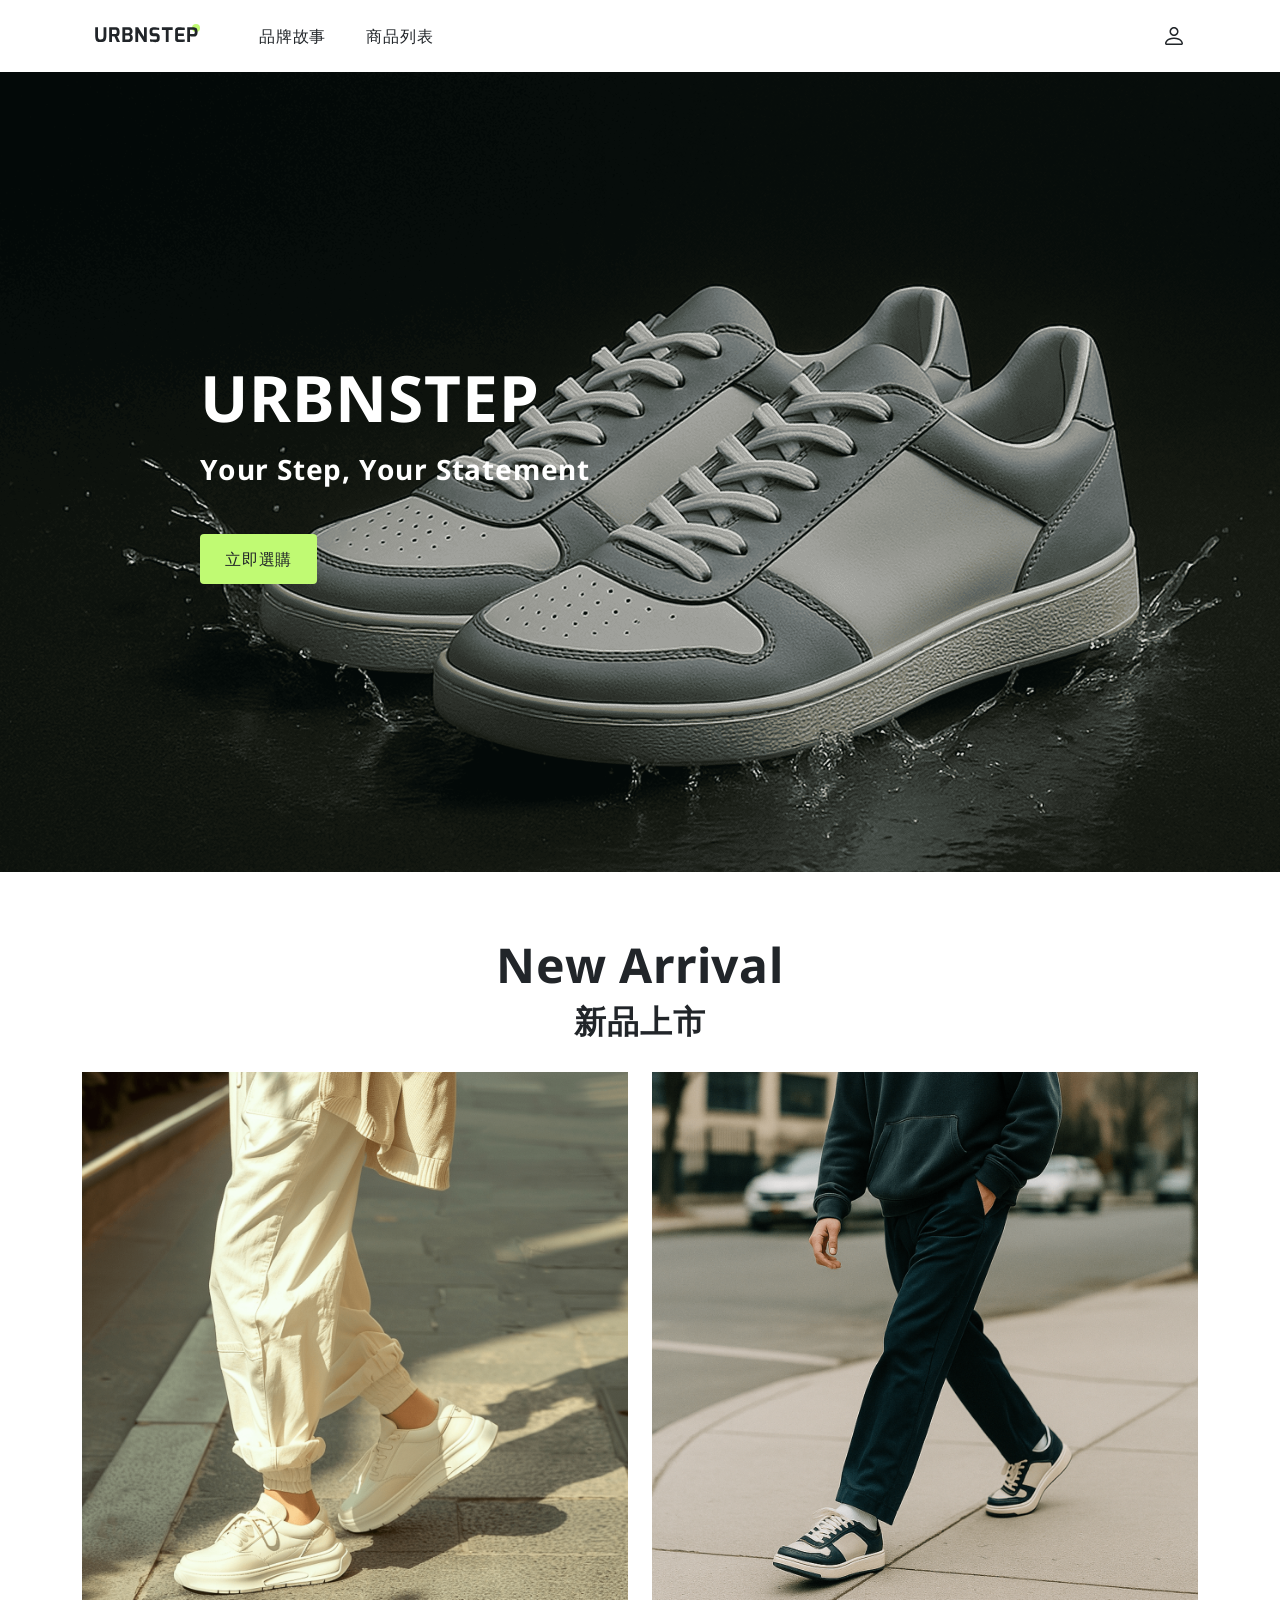
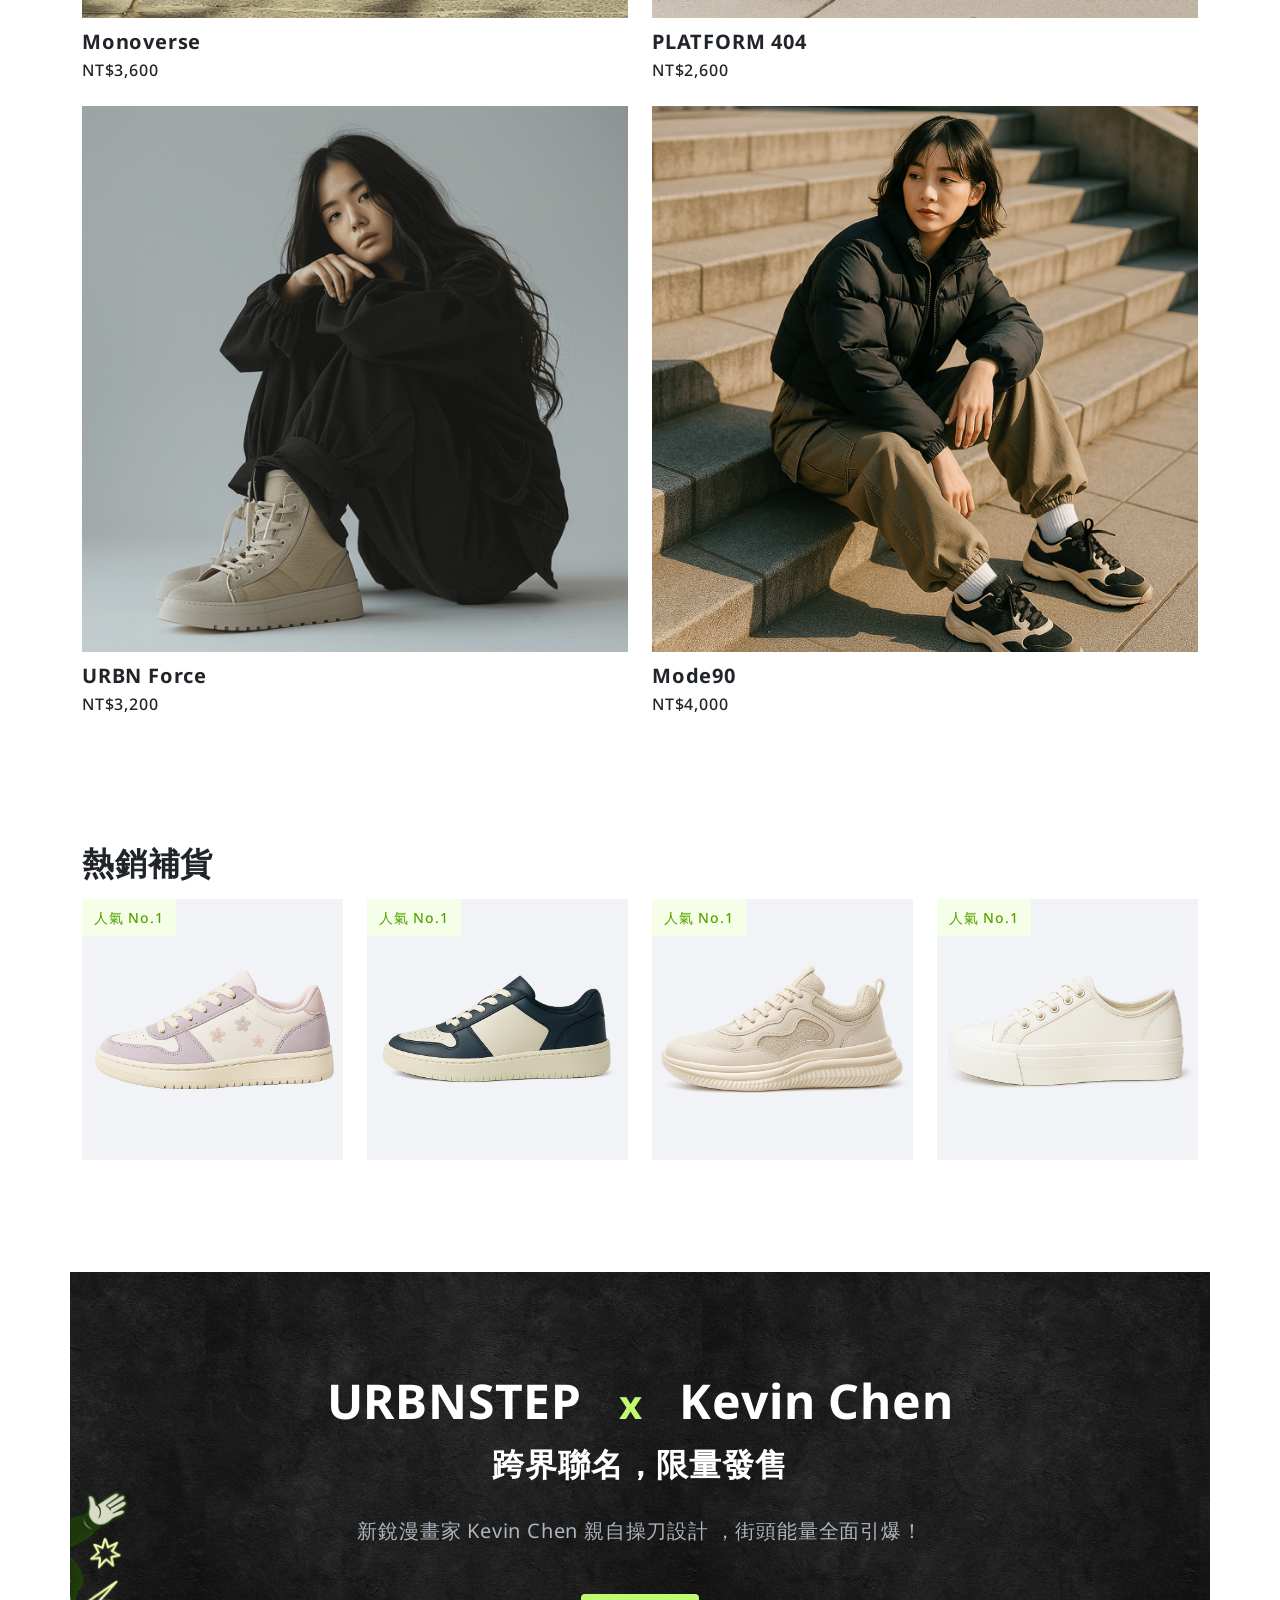
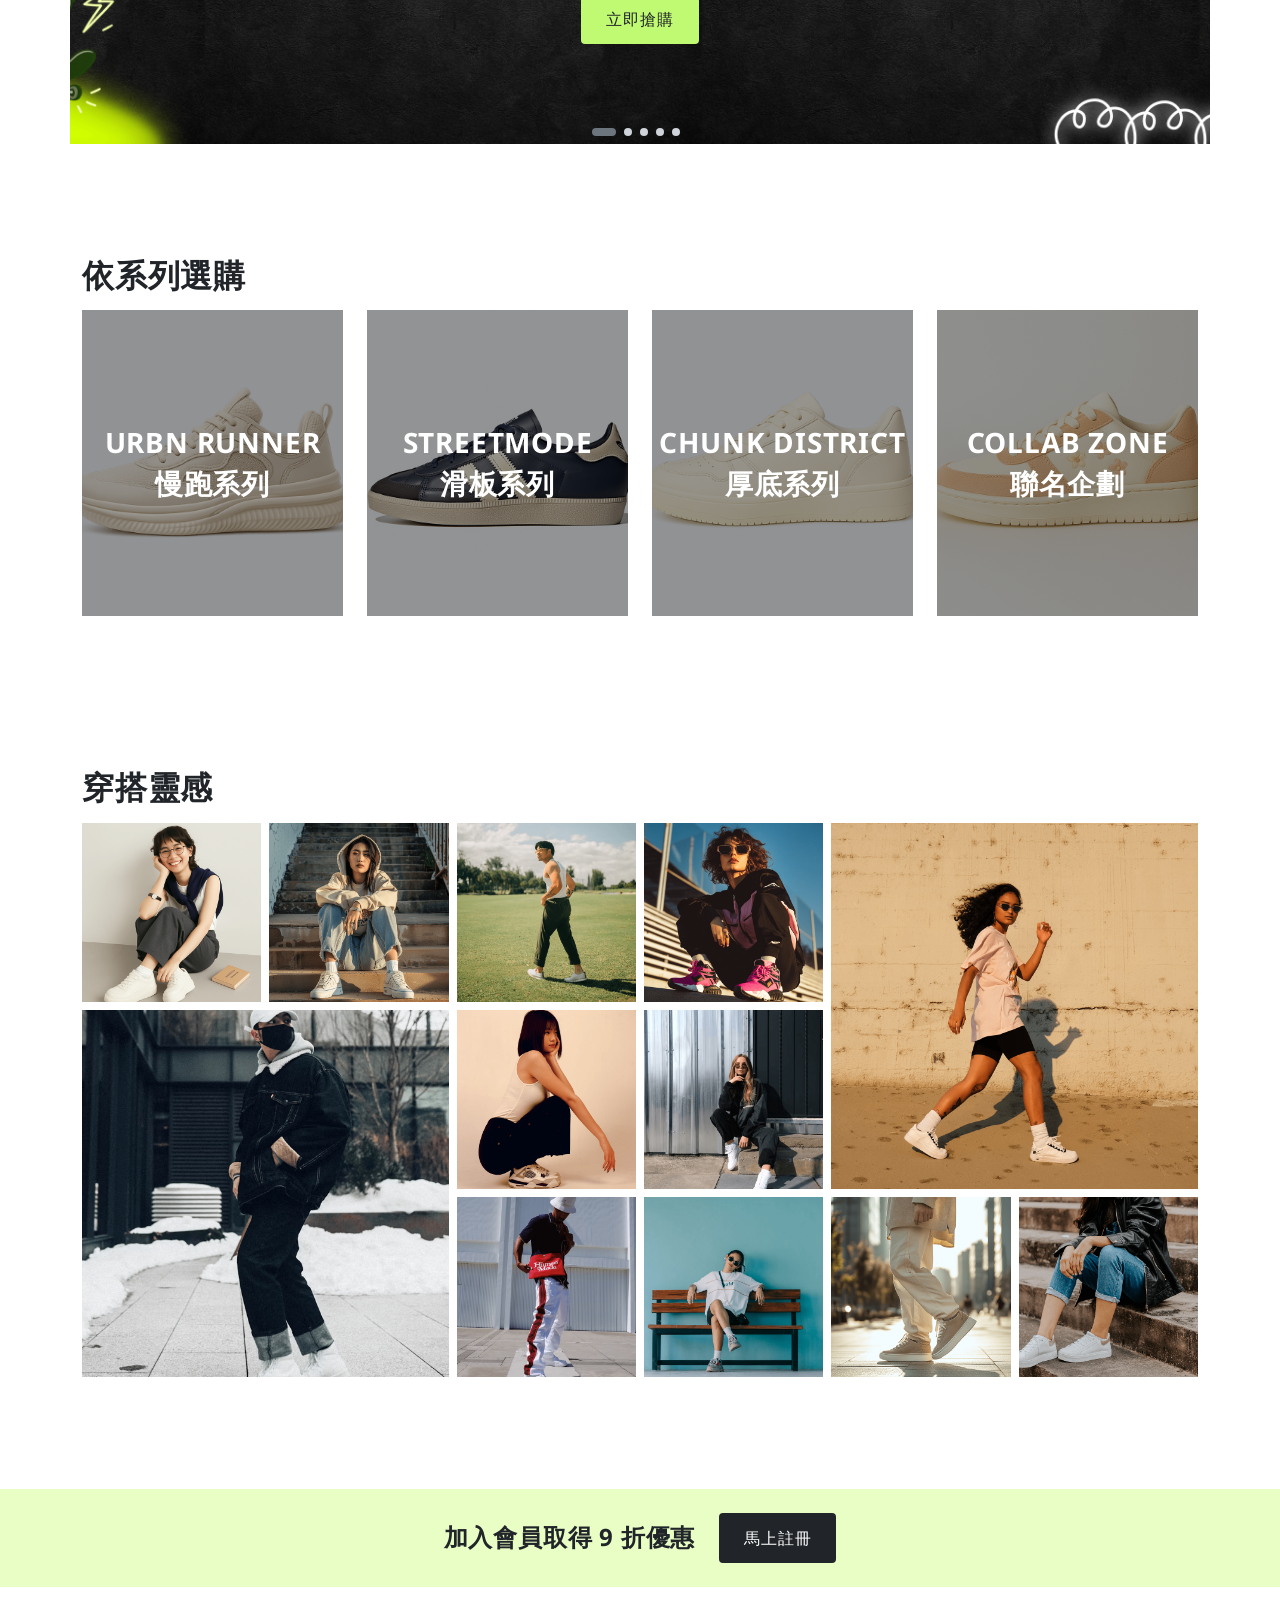
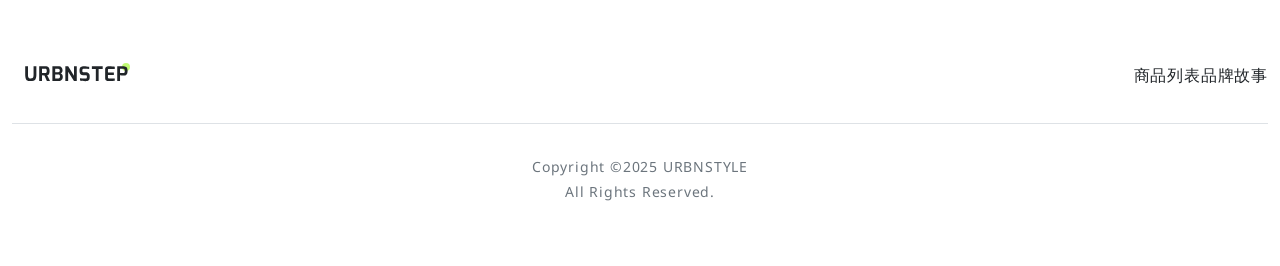
==== commit 4ec1e1de: "feat:新增頁面連結" ====
--- a/index.html
+++ b/index.html
@@ -3,7 +3,7 @@
   <head>
     <meta charset="UTF-8" />
     <meta name="viewport" content="width=device-width, initial-scale=1.0" />
-    <title>Nelson的部落格</title>
+    <title>URBNSTEP 官方網站</title>
     <link rel="preconnect" href="https://fonts.googleapis.com" />
     <link rel="preconnect" href="https://fonts.gstatic.com" crossorigin />
     <!-- GoogleFont -->
@@ -36,8 +36,8 @@
       <!-- 桌面版 -->
       <nav class="container d-flex justify-content-between py-md3 p-7">
         <!-- 選單 -->
-        <ul class=" list-unstyled d-flex align-items-center">
-          <li class="me-5 ">
+        <ul class="list-unstyled d-flex align-items-center">
+          <li class="me-5">
             <a href="index.html">
               <h1>
                 <img
@@ -49,12 +49,14 @@
             </a>
           </li>
           <li class="me-6 d-flex align-items-center main-nav d-none d-sm-flex">
-            <a class="py-7 fw-medium me-6 " href="＃">品牌故事</a>
-            <a class="py-7 fw-medium me-6" href="#">商品列表</a>
+            <a class="py-7 fw-medium me-6" href="story.html">品牌故事</a>
+            <a class="py-7 fw-medium me-6" href="products_list.html"
+              >商品列表</a
+            >
           </li>
         </ul>
         <!-- 會員按鈕 -->
-        <a class="p-7" href="#">
+        <a class="p-7" href="login.html">
           <img
             src="./img/svg/icon/person.svg"
             alt="會員標誌"
@@ -64,24 +66,36 @@
       </nav>
       <!-- 手機版 -->
       <nav>
-        <ul class="list-unstyled d-flex d-sm-none text-center  ">
+        <ul class="list-unstyled d-flex d-sm-none text-center">
           <li class="w-100">
-            <a class="py-7 fw-medium w-100 bg-primary-100 nav-phone active" href="＃">品牌故事</a>
+            <a
+              class="py-7 fw-medium w-100 bg-primary-100 nav-phone active"
+              href="story.html"
+              >品牌故事</a
+            >
           </li>
-          <li class=" w-100">
-        <a class="py-7 fw-medium bg-primary-100 w-100 nav-phone" href="#">商品列表</a>
+          <li class="w-100">
+            <a
+              class="py-7 fw-medium bg-primary-100 w-100 nav-phone"
+              href="products_list.html"
+              >商品列表</a
+            >
           </li>
         </ul>
       </nav>
       <!-- hero -->
-      <section class="py-sm-hero bg-hero bg-sm-hero d-flex align-items-center py-14 ps-sm-8 px-4">
+      <section
+        class="py-sm-hero bg-hero bg-sm-hero d-flex align-items-center py-14 ps-sm-8 px-4"
+      >
         <!-- 標題、標語、CTA -->
         <div>
           <!-- 標題、標語 -->
           <div class="mb-sm-5 mb-10">
             <!-- 標題 -->
             <div class="mb-sm-3 mb-2">
-              <h2 class="neutral-0 display-sm-1 display-2 fw-bold lh-1p2">URBNSTEP</h2>
+              <h2 class="neutral-0 display-sm-1 display-2 fw-bold lh-1p2">
+                URBNSTEP
+              </h2>
             </div>
             <!-- 標語 -->
             <p class="neutral-0 fs-sm-3 fs-5 fw-bold lh-1p2">
@@ -89,7 +103,9 @@
             </p>
           </div>
           <!-- CTA -->
-          <a class="btn btn-large btn-primary" href="#">立即選購</a>
+          <a class="btn btn-large btn-primary" href="products_list.html"
+            >立即選購</a
+          >
         </div>
       </section>
     </header>
@@ -105,88 +121,103 @@
                 New Arrival
               </h2>
             </div>
-            <h2 class="fs-sm-2 fs-4 text-neutral-900 fw-bold lh-1p2">新品上市</h2>
+            <h2 class="fs-sm-2 fs-4 text-neutral-900 fw-bold lh-1p2">
+              新品上市
+            </h2>
           </div>
           <!-- 商品列表 -->
           <ul class="row list-unstyled row-cols-2 new-arrival mx-sm-n-3 mx-n-2">
             <li class="col mb-sm-6 mb-4 px-16 px-sm-7">
-              <!-- 圖片 -->
-              <div class="mb-7">
-                <img
-                  src="./img/new-1.png"
-                  alt="新鞋子照片"
-                  title="新鞋子照片"
-                />
-              </div>
-              <!-- 商品名稱、價錢 -->
-              <div>
-                <div class="mb-1">
-                  <h3 class="fs-sm-5 fs-6 text-neutral-900 fw-bold lh-1p2">
-                    Monoverse
-                  </h3>
-                </div>
-                <p class="fw-sm-normal fw-medium text-neutral-900">NT$3,600</p>
-              </div>
+              <a href="products_list.html">
+                <!-- 圖片 -->
+                <div class="mb-7">
+                  <img
+                    src="./img/new-1.png"
+                    alt="新鞋子照片"
+                    title="新鞋子照片"
+                  />
+                </div>
+                <!-- 商品名稱、價錢 -->
+                <div>
+                  <div class="mb-1">
+                    <h3 class="fs-sm-5 fs-6 text-neutral-900 fw-bold lh-1p2">
+                      Monoverse
+                    </h3>
+                  </div>
+                  <p class="fw-sm-normal fw-medium text-neutral-900">
+                    NT$3,600
+                  </p>
+                </div>
+              </a>
             </li>
             <li class="col mb-sm-6 mb-4 px-16 px-sm-7">
-              <!-- 圖片 -->
-              <div class="mb-7">
-                <img
-                  src="./img/new-2.png"
-                  alt="新鞋子照片"
-                  title="新鞋子照片"
-                />
-              </div>
-              <!-- 商品名稱、價錢 -->
-              <div>
-                <div class="mb-1">
-                  <h3 class="fs-sm-5 fs-6 text-neutral-900 fw-bold lh-1p2">
-                    PLATFORM 404
-                  </h3>
-                </div>
-                <p class="fw-sm-normal fw-medium text-neutral-900">NT$2,600</p>
-              </div>
-            </li>
+              <a href="products_list.html">
+                <!-- 圖片 -->
+                <div class="mb-7">
+                  <img
+                    src="./img/new-2.png"
+                    alt="新鞋子照片"
+                    title="新鞋子照片"
+                  />
+                </div>
+                <!-- 商品名稱、價錢 -->
+                <div>
+                  <div class="mb-1">
+                    <h3 class="fs-sm-5 fs-6 text-neutral-900 fw-bold lh-1p2">
+                      PLATFORM 404
+                    </h3>
+                  </div>
+                  <p class="fw-sm-normal fw-medium text-neutral-900">
+                    NT$2,600
+                  </p>
+                </div>
+              </a>
             </li>
             <li class="col mb-sm-6 mb-4 px-16 px-sm-7">
-              <!-- 圖片 -->
-              <div class="mb-7">
-                <img
-                  src="./img/new-3.png"
-                  alt="新鞋子照片"
-                  title="新鞋子照片"
-                />
-              </div>
-              <!-- 商品名稱、價錢 -->
-              <div>
-                <div class="mb-1">
-                  <h3 class="fs-sm-5 fs-6 text-neutral-900 fw-bold lh-1p2">
-                    URBN Force
-                  </h3>
-                </div>
-
-                <p class="fw-sm-normal fw-medium text-neutral-900">NT$3,200</p>
-              </div>
+              <a href="products_list.html">
+                <!-- 圖片 -->
+                <div class="mb-7">
+                  <img
+                    src="./img/new-3.png"
+                    alt="新鞋子照片"
+                    title="新鞋子照片"
+                  />
+                </div>
+                <!-- 商品名稱、價錢 -->
+                <div>
+                  <div class="mb-1">
+                    <h3 class="fs-sm-5 fs-6 text-neutral-900 fw-bold lh-1p2">
+                      URBN Force
+                    </h3>
+                  </div>
+                  <p class="fw-sm-normal fw-medium text-neutral-900">
+                    NT$3,200
+                  </p>
+                </div>
+              </a>
             </li>
             <li class="col mb-sm-6 mb-4 px-16 px-sm-7">
-              <!-- 圖片 -->
-              <div class="mb-7">
-                <img
-                  src="./img/new-4.png"
-                  alt="新鞋子照片"
-                  title="新鞋子照片"
-                />
-              </div>
-              <!-- 商品名稱、價錢 -->
-              <div>
-                <div class="mb-1">
-                  <h3 class="fs-sm-5 fs-6 text-neutral-900 fw-bold lh-1p2">
-                    Mode90
-                  </h3>
-                </div>
-
-                <p class="fw-sm-normal fw-medium text-neutral-900">NT$4,000</p>
-              </div>
+              <a href="products_list.html">
+                <!-- 圖片 -->
+                <div class="mb-7">
+                  <img
+                    src="./img/new-4.png"
+                    alt="新鞋子照片"
+                    title="新鞋子照片"
+                  />
+                </div>
+                <!-- 商品名稱、價錢 -->
+                <div>
+                  <div class="mb-1">
+                    <h3 class="fs-sm-5 fs-6 text-neutral-900 fw-bold lh-1p2">
+                      Mode90
+                    </h3>
+                  </div>
+                  <p class="fw-sm-normal fw-medium text-neutral-900">
+                    NT$4,000
+                  </p>
+                </div>
+              </a>
             </li>
           </ul>
         </div>
@@ -196,91 +227,135 @@
         <div class="container">
           <div>
             <div class="mb-3">
-              <h2 class="fs-sm-2
-              fs-4  text-neutral-900 fw-bold lh-1p2">熱銷補貨
-            </h2>
+              <h2 class="fs-sm-2 fs-4 text-neutral-900 fw-bold lh-1p2">
+                熱銷補貨
+              </h2>
             </div>
-            <ul class="row list-unstyled row-cols-md-4 row-cols-sm-2 row-cols-1  mx-sm-n-3 mx-n-4 no-scrollbar flex-nowrap">
-              <li class="col px-2 px-sm-7 max-w-1">
-                <div class="position-relative">
-                  <img src="./img/product-3.png" alt="鞋子圖片" title="鞋子圖片">
-                  <span class="bg-primary-100 py-2 px-7 text-primary-400 fs-7 fw-medium position-absolute top-0">
-                    人氣 No.1
-                  </span>
-                </div>
-              </li>
-              <li class="col px-2 px-sm-7 max-w-1">
-                <div class="position-relative">
-                  <img src="./img/product.png" alt="鞋子圖片" title="鞋子圖片">
-                  <span class="bg-primary-100 py-2 px-7 text-primary-400 fs-7 fw-medium position-absolute top-0">
-                    人氣 No.1
-                  </span>
-                </div>
-              </li>
-              <li class="col px-2 px-sm-7 max-w-1">
-                <div class="position-relative">
-                  <img src="./img/product-6.png" alt="鞋子圖片" title="鞋子圖片">
-                  <span class="bg-primary-100 py-2 px-7 text-primary-400 fs-7 fw-medium position-absolute top-0">
-                    人氣 No.1
-                  </span>
-                </div>
-              </li>
-              <li class="col px-2 px-sm-7 max-w-1">
-                <div class="position-relative">
-                  <img src="./img/product-4.png" alt="鞋子圖片" title="鞋子圖片">
-                  <span class="bg-primary-100 py-2 px-7 text-primary-400 fs-7 fw-medium position-absolute top-0">
-                    人氣 No.1
-                  </span>
-                </div>
+            <ul
+              class="row list-unstyled row-cols-md-4 row-cols-sm-2 row-cols-1 mx-sm-n-3 mx-n-4 no-scrollbar flex-nowrap"
+            >
+              <li class="col px-2 px-sm-7">
+                <a href="products_list.html">
+                  <div class="position-relative">
+                    <img
+                      src="./img/product-3.png"
+                      alt="鞋子圖片"
+                      title="鞋子圖片"
+                    />
+                    <span
+                      class="bg-primary-100 py-2 px-7 text-primary-400 fs-7 fw-medium position-absolute top-0"
+                    >
+                      人氣 No.1
+                    </span>
+                  </div>
+                </a>
+              </li>
+              <li class="col px-2 px-sm-7">
+                <a href="products_list.html">
+                  <div class="position-relative">
+                    <img
+                      src="./img/product.png"
+                      alt="鞋子圖片"
+                      title="鞋子圖片"
+                    />
+                    <span
+                      class="bg-primary-100 py-2 px-7 text-primary-400 fs-7 fw-medium position-absolute top-0"
+                    >
+                      人氣 No.1
+                    </span>
+                  </div>
+                </a>
+              </li>
+              <li class="col px-2 px-sm-7">
+                <a href="products_list.html">
+                  <div class="position-relative">
+                    <img
+                      src="./img/product-6.png"
+                      alt="鞋子圖片"
+                      title="鞋子圖片"
+                    />
+                    <span
+                      class="bg-primary-100 py-2 px-7 text-primary-400 fs-7 fw-medium position-absolute top-0"
+                    >
+                      人氣 No.1
+                    </span>
+                  </div>
+                </a>
+              </li>
+              <li class="col px-2 px-sm-7">
+                <a href="products_list.html">
+                  <div class="position-relative">
+                    <img
+                      src="./img/product-4.png"
+                      alt="鞋子圖片"
+                      title="鞋子圖片"
+                    />
+                    <span
+                      class="bg-primary-100 py-2 px-7 text-primary-400 fs-7 fw-medium position-absolute top-0"
+                    >
+                      人氣 No.1
+                    </span>
+                  </div>
+                </a>
               </li>
             </ul>
           </div>
         </div>
       </section>
       <!-- 跨界聯名 -->
-      <section class="py-sm-5 py-4 ">
-        <div class="pt-sm-11 pb-sm-2 py-9  bg-cross bg-sm-cross container">
+      <section class="py-sm-5 py-4">
+        <div class="pt-sm-11 pb-sm-2 py-9 bg-cross bg-sm-cross container">
           <!-- 標題、標語、CTA -->
           <div class="text-center mb-sm-12">
             <!-- 標題 -->
             <div class="mb-sm-10 mb-4">
               <div class="mb-3">
-              <h2 class="neutral-0 display-sm-2 fs-2 fw-bold lh-1p2 d-sm-block  d-flex flex-column">URBNSTEP
-                <span class="px-sm-4 py-2 fs-sm-1 fs-3 text-primary-300  fw-bold lh-1p2">x</span>
-                Kevin Chen
-              </h2>
+                <h2
+                  class="neutral-0 display-sm-2 fs-2 fw-bold lh-1p2 d-sm-block d-flex flex-column"
+                >
+                  URBNSTEP
+                  <span
+                    class="px-sm-4 py-2 fs-sm-1 fs-3 text-primary-300 fw-bold lh-1p2"
+                    >x</span
+                  >
+                  Kevin Chen
+                </h2>
               </div>
-              <h3 class="neutral-0 fs-sm-2 fs-5  fw-bold -lh-1p2">跨界聯名，限量發售</h3>
+              <h3 class="neutral-0 fs-sm-2 fs-5 fw-bold -lh-1p2">
+                跨界聯名，限量發售
+              </h3>
             </div>
             <!-- 標語 -->
             <div class="mb-sm-5 mb-10">
               <p class="fs-sm-5 text-neutral-500 fw-normal">
                 <span class="mb-sm-0 mb-1">
-                  新銳漫畫家 Kevin Chen 親自操刀設計
-                </span><span class="d-none d-sm-inline">，</span><br class="d-sm-none">街頭能量全面引爆！
+                  新銳漫畫家 Kevin Chen 親自操刀設計 </span
+                ><span class="d-none d-sm-inline">，</span
+                ><br class="d-sm-none" />街頭能量全面引爆！
               </p>
             </div>
             <!-- CTA -->
             <a class="btn btn-large btn-primary" href="#">立即搶購</a>
           </div>
           <!-- 分頁符號 -->
-          <ul class="list-unstyled d-flex justify-content-center d-none d-sm-flex">
+          <ul
+            class="list-unstyled d-flex justify-content-center d-none d-sm-flex"
+          >
             <li class="me-2">
               <a class="py-1 px-7 bg-neutral-600 rounded-pill" href="#"></a>
             </li>
             <li class="me-2">
-              <a class="p-1  bg-neutral-400 rounded-pill" href="#"></a>
+              <a class="p-1 bg-neutral-400 rounded-pill" href="#"></a>
             </li>
             <li class="me-2">
-              <a class="p-1  bg-neutral-400 rounded-pill" href="#"></a>
+              <a class="p-1 bg-neutral-400 rounded-pill" href="#"></a>
             </li>
             <li class="me-2">
-              <a class="p-1  bg-neutral-400 rounded-pill" href="#"></a>
+              <a class="p-1 bg-neutral-400 rounded-pill" href="#"></a>
             </li>
             <li class="me-2">
-              <a class="p-1  bg-neutral-400 rounded-pill" href="#"></a>
-            </li>
-  
+              <a class="p-1 bg-neutral-400 rounded-pill" href="#"></a>
+            </li>
           </ul>
         </div>
       </section>
@@ -290,66 +365,56 @@
           <div>
             <!-- 標題 -->
             <div class="mb-3">
-              <h2 class="fs-sm-2
-              fs-4  text-neutral-900 fw-bold lh-1p2">依系列選購
-            </h2>
+              <h2 class="fs-sm-2 fs-4 text-neutral-900 fw-bold lh-1p2">
+                依系列選購
+              </h2>
             </div>
             <!-- 商品列表 -->
-            <ul class="row list-unstyled row-cols-xl-4 row-cols-2 mx-n-2 mx-sm-n-3 series">
-              <li class="col px-16  px-sm-7 mb-7 mb-sm-4">
-                <a class="bg-shoes-series-6 py-sm-13 py-17  neutral-0 position-relative d-flex 
-                justify-content-center align-items-center
-                flex-column"  href="#">
-                <div class="position-absolute text-center">
-                  <p class="fs-sm-3  fw-bold lh-1p2 mb-2">
-                      URBN RUNNER
-                  </p>
-                  <p class="fs-sm-3  fw-bold lh-1p2">
-                    慢跑系列
-                  </p>
-                </div>
-                </a>
-              </li>
+            <ul
+              class="row list-unstyled row-cols-xl-4 row-cols-2 mx-n-2 mx-sm-n-3 series"
+            >
               <li class="col px-16 px-sm-7 mb-7 mb-sm-4">
-                <a class="bg-shoes-series-11 py-sm-13 py-17  neutral-0 position-relative d-flex 
-                justify-content-center align-items-center
-                flex-column"  href="#">
-                <div class="position-absolute text-center">
-                  <p class="fs-sm-3  fw-bold lh-1p2 mb-2">
-                      STREETMODE
-                  </p>
-                  <p class="fs-sm-3  fw-bold lh-1p2">
-                    滑板系列
-                  </p>
-                </div>
+                <a
+                  class="bg-shoes-series-6 py-sm-13 py-17 neutral-0 position-relative d-flex justify-content-center align-items-center flex-column"
+                  href="#"
+                >
+                  <div class="position-absolute text-center">
+                    <p class="fs-sm-3 fw-bold lh-1p2 mb-2">URBN RUNNER</p>
+                    <p class="fs-sm-3 fw-bold lh-1p2">慢跑系列</p>
+                  </div>
                 </a>
               </li>
               <li class="col px-16 px-sm-7 mb-7 mb-sm-4">
-                <a class="bg-shoes-series-9 py-sm-13 py-17  neutral-0 position-relative d-flex 
-                justify-content-center align-items-center
-                flex-column"  href="#">
-                <div class="position-absolute text-center">
-                  <p class="fs-sm-3  fw-bold lh-1p2 mb-2">
-                      CHUNK DISTRICT
-                  </p>
-                  <p class="fs-sm-3  fw-bold lh-1p2">
-                    厚底系列
-                  </p>
-                </div>
+                <a
+                  class="bg-shoes-series-11 py-sm-13 py-17 neutral-0 position-relative d-flex justify-content-center align-items-center flex-column"
+                  href="#"
+                >
+                  <div class="position-absolute text-center">
+                    <p class="fs-sm-3 fw-bold lh-1p2 mb-2">STREETMODE</p>
+                    <p class="fs-sm-3 fw-bold lh-1p2">滑板系列</p>
+                  </div>
                 </a>
               </li>
               <li class="col px-16 px-sm-7 mb-7 mb-sm-4">
-                <a class="bg-shoes-series-10 py-sm-13 py-17  neutral-0 position-relative d-flex 
-                justify-content-center align-items-center
-                flex-column"  href="#">
-                <div class="position-absolute text-center">
-                  <p class="fs-sm-3  fw-bold lh-1p2 mb-2">
-                      COLLAB ZONE
-                  </p>
-                  <p class="fs-sm-3  fw-bold lh-1p2">
-                    聯名企劃
-                  </p>
-                </div>
+                <a
+                  class="bg-shoes-series-9 py-sm-13 py-17 neutral-0 position-relative d-flex justify-content-center align-items-center flex-column"
+                  href="#"
+                >
+                  <div class="position-absolute text-center">
+                    <p class="fs-sm-3 fw-bold lh-1p2 mb-2">CHUNK DISTRICT</p>
+                    <p class="fs-sm-3 fw-bold lh-1p2">厚底系列</p>
+                  </div>
+                </a>
+              </li>
+              <li class="col px-16 px-sm-7 mb-7 mb-sm-4">
+                <a
+                  class="bg-shoes-series-10 py-sm-13 py-17 neutral-0 position-relative d-flex justify-content-center align-items-center flex-column"
+                  href="#"
+                >
+                  <div class="position-absolute text-center">
+                    <p class="fs-sm-3 fw-bold lh-1p2 mb-2">COLLAB ZONE</p>
+                    <p class="fs-sm-3 fw-bold lh-1p2">聯名企劃</p>
+                  </div>
                 </a>
               </li>
             </ul>
@@ -359,118 +424,119 @@
       <!-- 穿搭靈感 -->
       <section class="py-sm-9 py-15">
         <div class="container">
-            <!-- 標題 -->
-            <div class="mb-3">
-              <h2 class="fs-sm-2
-              fs-4  text-neutral-900 fw-bold lh-1p2">穿搭靈感
+          <!-- 標題 -->
+          <div class="mb-3">
+            <h2 class="fs-sm-2 fs-4 text-neutral-900 fw-bold lh-1p2">
+              穿搭靈感
             </h2>
-            </div>
-            <!-- 穿搭照片 電腦板  -->
-            <ul class="list-unstyled row row-cols-3 mx-n-1 d-none d-md-flex">
-              <!-- 第一欄 -->
-              <li class="col px-1">
-                <div class="d-flex flex-column gap-2">
-                  <ul class="list-unstyled d-flex gap-2">
-                    <li>
-                      <a href="#">
-                        <img src="./img/inspiration-1.png" alt="">
-                      </a>
-                    </li>
-                    <li>
-                      <a href="#">
-                        <img src="./img/inspiration-2.png" alt="">
-                      </a>
-                    </li>
-                  </ul>
+          </div>
+          <!-- 穿搭照片 電腦板  -->
+          <ul class="list-unstyled row row-cols-3 mx-n-1 d-none d-md-flex">
+            <!-- 第一欄 -->
+            <li class="col px-1">
+              <div class="d-flex flex-column gap-2">
+                <ul class="list-unstyled d-flex gap-2">
+                  <li>
+                    <a href="#">
+                      <img src="./img/inspiration-1.png" alt="" />
+                    </a>
+                  </li>
+                  <li>
+                    <a href="#">
+                      <img src="./img/inspiration-2.png" alt="" />
+                    </a>
+                  </li>
+                </ul>
+                <a href="#">
+                  <img src="./img/inspiration-3.png" alt="" />
+                </a>
+              </div>
+            </li>
+            <!-- 第二欄 -->
+            <li class="col px-1">
+              <ul class="list-unstyled d-flex flex-column gap-2">
+                <li class="d-flex gap-2">
                   <a href="#">
-                    <img src="./img/inspiration-3.png" alt="">
+                    <img src="./img/inspiration-4.png" alt="" />
                   </a>
-                </div>
-              </li>
-              <!-- 第二欄 -->
-              <li class="col px-1">
-                  <ul class="list-unstyled d-flex flex-column gap-2">
-                    <li class="d-flex gap-2">
-                      <a href="#">
-                        <img src="./img/inspiration-4.png" alt="">
-                      </a>
-                       <a href="#">
-                        <img src="./img/inspiration-5.png" alt="">
-                      </a>
-                    </li>
-                    <li class="d-flex gap-2">
-                      <a href="#">
-                        <img src="./img/inspiration-6.png" alt="">
-                      </a>
-                                            <a href="#">
-                        <img src="./img/inspiration-7.png" alt="">
-                      </a>
-                    </li>
-                    <li class="d-flex gap-2">
-                      <a href="#">
-                        <img src="./img/inspiration-8.png" alt="">
-                      </a>              <a href="#">
-                        <img src="./img/inspiration-9.png" alt="">
-                      </a>
-                    </li>
-
-                  </ul>
-              </li>
-              <!-- 第三欄 -->
-              <li class="col px-1 ">
-                <div class="d-flex flex-column gap-2">
-
-                  <a class="flex-grow" href="#">
-                    <img src="./img/inspiration-10.png" alt="">
+                  <a href="#">
+                    <img src="./img/inspiration-5.png" alt="" />
                   </a>
-                  <ul class="list-unstyled d-flex gap-2">
-                    <li  href="#">
-                      <a href="#">
-                        <img src="./img/inspiration-11.png" alt="">
-                      </a>
-                    </li>
-                    <li  href="#">
-                      <a href="#">
-                        <img src="./img/inspiration-12.png" alt="">
-                      </a>
-                    </li>
-                  </ul>
-                </div>
-              </li>
-            </ul>
-            <!-- 穿搭照片 手機板  -->
-            <ul class="list-unstyled row row-cols-1 no-scrollbar flex-nowrap mx-n-4 mx-md-n-3 d-md-none">
-              <li class="col max-w-1 px-2 px-md-7">
-                <a href="#">
-                  <img src="./img/inspiration-1.png" alt="">
-                </a>
-              </li>
-              <li class="col max-w-1 px-2 px-md-7">
-                <a href="#">
-                  <img src="./img/inspiration-2.png" alt="">
-                </a>
-              </li>
-              <li class="col max-w-1 px-2 px-md-7 ">
-                <a href="#">
-                  <img src="./img/inspiration-3.png" alt="">
-                </a>
-              </li>
-              <li class="col max-w-1 px-2 px-md-7">
-                <a href="#">
-                  <img src="./img/inspiration-4.png" alt="">
-                </a>
-              </li>
-              <li class="col max-w-1 px-2 px-md-7">
-                <a href="#">
-                  <img src="./img/inspiration-5.png" alt="">
-                </a>
-              </li>
-              <li class="col max-w-1 px-2 px-md-7">
-                <a href="#">
-                  <img src="./img/inspiration-6.png" alt="">
-                </a>
-              </li>
-            </ul>
+                </li>
+                <li class="d-flex gap-2">
+                  <a href="#">
+                    <img src="./img/inspiration-6.png" alt="" />
+                  </a>
+                  <a href="#">
+                    <img src="./img/inspiration-7.png" alt="" />
+                  </a>
+                </li>
+                <li class="d-flex gap-2">
+                  <a href="#">
+                    <img src="./img/inspiration-8.png" alt="" />
+                  </a>
+                  <a href="#">
+                    <img src="./img/inspiration-9.png" alt="" />
+                  </a>
+                </li>
+              </ul>
+            </li>
+            <!-- 第三欄 -->
+            <li class="col px-1">
+              <div class="d-flex flex-column gap-2">
+                <a class="flex-grow" href="#">
+                  <img src="./img/inspiration-10.png" alt="" />
+                </a>
+                <ul class="list-unstyled d-flex gap-2">
+                  <li href="#">
+                    <a href="#">
+                      <img src="./img/inspiration-11.png" alt="" />
+                    </a>
+                  </li>
+                  <li href="#">
+                    <a href="#">
+                      <img src="./img/inspiration-12.png" alt="" />
+                    </a>
+                  </li>
+                </ul>
+              </div>
+            </li>
+          </ul>
+          <!-- 穿搭照片 手機板  -->
+          <ul
+            class="list-unstyled row row-cols-1 no-scrollbar flex-nowrap mx-n-4 mx-md-n-3 d-md-none"
+          >
+            <li class="col max-w-1 px-2 px-md-7">
+              <a href="#">
+                <img src="./img/inspiration-1.png" alt="" />
+              </a>
+            </li>
+            <li class="col max-w-1 px-2 px-md-7">
+              <a href="#">
+                <img src="./img/inspiration-2.png" alt="" />
+              </a>
+            </li>
+            <li class="col max-w-1 px-2 px-md-7">
+              <a href="#">
+                <img src="./img/inspiration-3.png" alt="" />
+              </a>
+            </li>
+            <li class="col max-w-1 px-2 px-md-7">
+              <a href="#">
+                <img src="./img/inspiration-4.png" alt="" />
+              </a>
+            </li>
+            <li class="col max-w-1 px-2 px-md-7">
+              <a href="#">
+                <img src="./img/inspiration-5.png" alt="" />
+              </a>
+            </li>
+            <li class="col max-w-1 px-2 px-md-7">
+              <a href="#">
+                <img src="./img/inspiration-6.png" alt="" />
+              </a>
+            </li>
+          </ul>
         </div>
       </section>
     </main>
@@ -479,24 +545,28 @@
     <footer>
       <!-- 優惠資訊、CTA -->
       <section class="pt-sm-5 pt-4">
-        <div
-          class="py-4 bg-primary-200"
-        >
+        <div class="py-4 bg-primary-200">
           <!-- 優惠資訊、CTA -->
-          <div class="container d-flex justify-content-center align-items-center ">
+          <div
+            class="container d-flex justify-content-center align-items-center"
+          >
             <!-- 優惠資訊 -->
             <div class="me-sm-4 me-3">
               <h2 class="fs-sm-4 fs-5 fw-bold lh-1p2">加入會員取得 9 折優惠</h2>
             </div>
-          <!-- CTA -->
-          <a class="btn btn-sm-large btn-neutral-filled btn-small" href="＃">馬上註冊</a>
+            <!-- CTA -->
+            <a
+              class="btn btn-sm-large btn-neutral-filled btn-small"
+              href="login.html"
+              >馬上註冊</a
+            >
           </div>
         </div>
       </section>
       <!-- 主選單、所有權 -->
-      <section class="py-sm-9 py-10 px-7 ">
+      <section class="py-sm-9 py-10 px-7">
         <!-- 主選單 -->
-        <nav class=" mb-4">
+        <nav class="mb-4">
           <ul
             class="list-unstyled d-flex justify-content-between align-items-sm-center flex-sm-row flex-column"
           >
@@ -510,19 +580,27 @@
               </a>
             </li>
             <li>
-              <ul class="list-unstyled footer-nav d-flex flex-sm-row flex-column ms-7 ms-sm-0">
+              <ul
+                class="list-unstyled footer-nav d-flex flex-sm-row flex-column ms-7 ms-sm-0"
+              >
                 <li class="me-sm-6 me-0 py-7">
-                  <a class="text-neutral-900 fw-medium" href="#">商品列表</a>
+                  <a
+                    class="text-neutral-900 fw-medium"
+                    href="products_list.html"
+                    >商品列表</a
+                  >
                 </li>
-                <li class="me-sm-6 me-0 py-7 ">
-                  <a class="text-neutral-900 fw-medium" href="#">品牌故事</a>
+                <li class="me-sm-6 me-0 py-7">
+                  <a class="text-neutral-900 fw-medium" href="story.html"
+                    >品牌故事</a
+                  >
                 </li>
               </ul>
             </li>
           </ul>
         </nav>
         <!-- 所有權 -->
-        <div class="pt-10 text-center border-top border-neutral-300 ">
+        <div class="pt-10 text-center border-top border-neutral-300">
           <div class="mb-1">
             <p class="text-neutral-600 fs-7 fw-normal">
               Copyright ©2025 URBNSTYLE
